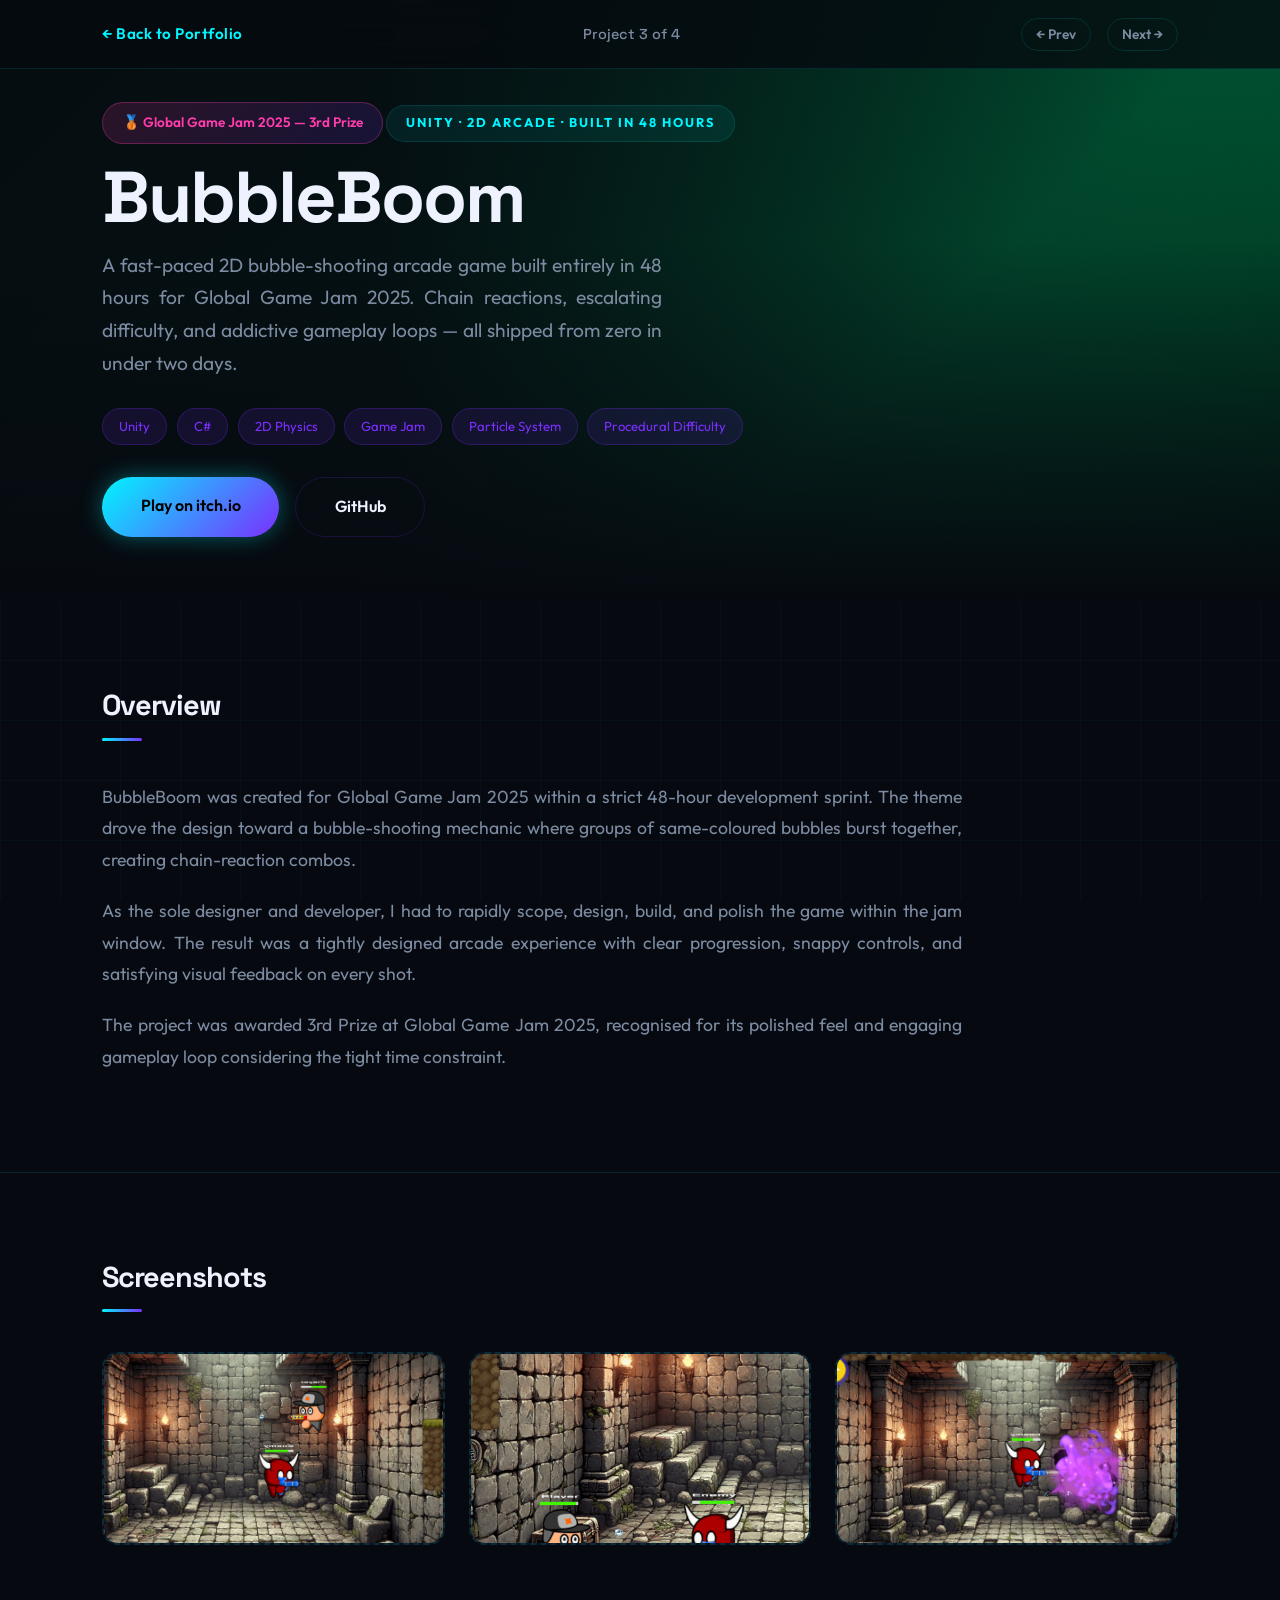
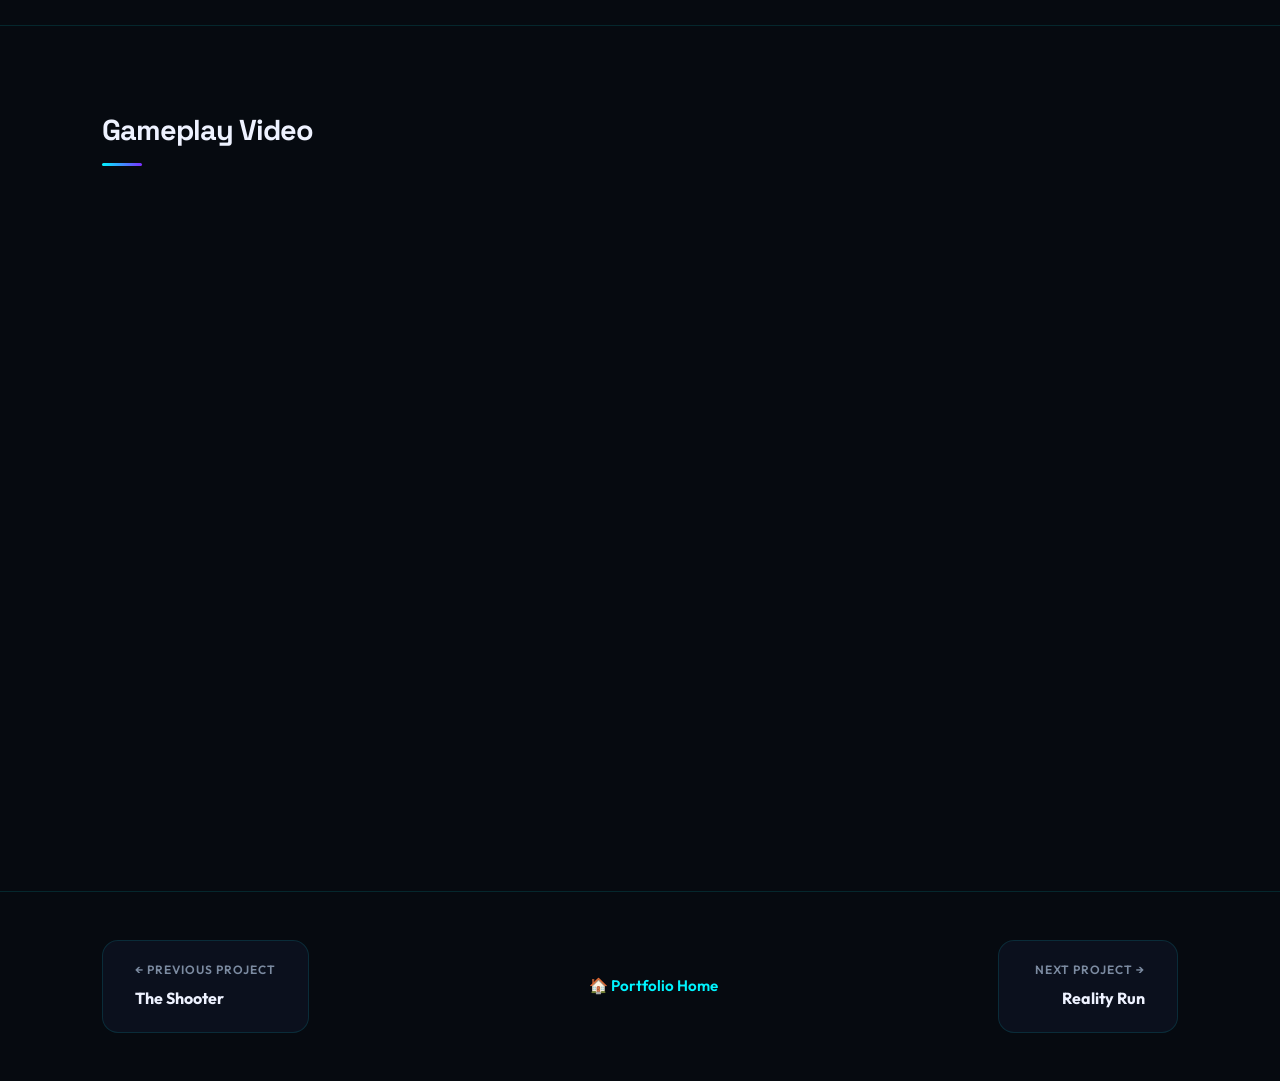
==== projects/bubbleboom.html @ 4b355415 "BubbleBoom" ====
<!DOCTYPE html>
<html lang="en">

<head>
    <meta charset="UTF-8">
    <meta name="viewport" content="width=device-width, initial-scale=1.0">
    <meta name="description" content="BubbleBoom — 2D Unity Game, 3rd Prize Global Game Jam 2025 by Adityajeet Yadav">
    <link
        href="https://fonts.googleapis.com/css2?family=Outfit:wght@300;400;500;600;800&family=Space+Grotesk:wght@400;700&display=swap"
        rel="stylesheet">
    <link rel="stylesheet" href="../styles.css">
    <title>BubbleBoom | Adityajeet Yadav</title>
    <style>
        /* ── LIGHTBOX ── */
        .lb-overlay {
            position: fixed;
            inset: 0;
            background: rgba(0, 0, 0, 0.93);
            backdrop-filter: blur(10px);
            z-index: 9000;
            display: flex;
            align-items: center;
            justify-content: center;
            opacity: 0;
            visibility: hidden;
            transition: opacity 0.3s, visibility 0.3s;
        }

        .lb-overlay.open {
            opacity: 1;
            visibility: visible;
        }

        .lb-img-wrap {
            position: relative;
            max-width: 92vw;
            max-height: 88vh;
            display: flex;
            align-items: center;
            justify-content: center;
        }

        .lb-img-wrap img {
            max-width: 92vw;
            max-height: 88vh;
            border-radius: 12px;
            box-shadow: 0 30px 80px rgba(0, 0, 0, 0.9);
            display: block;
            object-fit: contain;
            transform: scale(0.94);
            transition: transform 0.3s cubic-bezier(0.16, 1, 0.3, 1);
        }

        .lb-overlay.open .lb-img-wrap img {
            transform: scale(1);
        }

        .lb-close {
            position: fixed;
            top: 22px;
            right: 26px;
            width: 46px;
            height: 46px;
            border-radius: 50%;
            background: rgba(255, 255, 255, 0.1);
            border: 1px solid rgba(255, 255, 255, 0.2);
            color: #fff;
            font-size: 1.5rem;
            cursor: pointer;
            display: flex;
            align-items: center;
            justify-content: center;
            transition: background 0.2s;
            z-index: 9001;
        }

        .lb-close:hover {
            background: rgba(0, 200, 100, 0.35);
        }

        .lb-arrow {
            position: fixed;
            top: 50%;
            transform: translateY(-50%);
            width: 50px;
            height: 50px;
            border-radius: 50%;
            background: rgba(255, 255, 255, 0.1);
            border: 1px solid rgba(255, 255, 255, 0.18);
            color: #fff;
            font-size: 1.5rem;
            cursor: pointer;
            display: flex;
            align-items: center;
            justify-content: center;
            transition: background 0.2s;
            z-index: 9001;
        }

        .lb-arrow:hover {
            background: rgba(0, 200, 100, 0.25);
        }

        .lb-prev { left: 20px; }
        .lb-next { right: 20px; }

        .lb-counter {
            position: fixed;
            bottom: 24px;
            left: 50%;
            transform: translateX(-50%);
            color: rgba(255, 255, 255, 0.55);
            font-size: 0.9rem;
            letter-spacing: 2px;
            z-index: 9001;
        }

        .gallery-item img {
            cursor: zoom-in;
            transition: transform 0.3s, box-shadow 0.3s;
        }

        .gallery-item img:hover {
            transform: scale(1.03);
            box-shadow: 0 0 30px rgba(0, 200, 100, 0.2);
        }
    </style>
</head>

<body>

    <!-- TOP NAV -->
    <nav class="proj-nav">
        <a href="../index.html" class="back-link">← Back to Portfolio</a>
        <span class="proj-nav-label">Project 3 of 4</span>
        <div class="proj-nav-pages">
            <a href="the-shooter.html">← Prev</a>
            <a href="reality-run.html">Next →</a>
        </div>
    </nav>

    <!-- HERO BANNER -->
    <header class="proj-hero">
        <div class="proj-hero-bg" style="background: linear-gradient(135deg, #001a0f, #003322, #005533, #002b1a);"></div>
        <div class="proj-hero-content">
            <div class="proj-award-badge">🥉 Global Game Jam 2025 — 3rd Prize</div>
            <div class="proj-engine-tag">Unity · 2D Arcade · Built in 48 Hours</div>
            <h1 class="proj-hero-title">BubbleBoom</h1>
            <p class="proj-hero-tagline">A fast-paced 2D bubble-shooting arcade game built entirely in 48 hours for
                Global Game Jam 2025. Chain reactions, escalating difficulty, and addictive gameplay loops — all shipped
                from zero in under two days.</p>
            <div class="proj-hero-tags">
                <span>Unity</span>
                <span>C#</span>
                <span>2D Physics</span>
                <span>Game Jam</span>
                <span>Particle System</span>
                <span>Procedural Difficulty</span>
            </div>
            <div class="proj-hero-actions">
                <a href="#" class="btn primary" target="_blank">Play on itch.io</a>
                <a href="#" class="btn secondary" target="_blank">GitHub</a>
            </div>
        </div>
    </header>

    <!-- OVERVIEW -->
    <section class="proj-section proj-overview">
        <h2 class="proj-section-title">Overview</h2>
        <div class="proj-section-line"></div>
        <p>BubbleBoom was created for Global Game Jam 2025 within a strict 48-hour development sprint. The theme drove
            the design toward a bubble-shooting mechanic where groups of same-coloured bubbles burst together, creating
            chain-reaction combos.</p>
        <p>As the sole designer and developer, I had to rapidly scope, design, build, and polish the game within the jam
            window. The result was a tightly designed arcade experience with clear progression, snappy controls, and
            satisfying visual feedback on every shot.</p>
        <p>The project was awarded 3rd Prize at Global Game Jam 2025, recognised for its polished feel and engaging
            gameplay loop considering the tight time constraint.</p>
    </section>

    <!-- SCREENSHOTS -->
    <section class="proj-section">
        <h2 class="proj-section-title">Screenshots</h2>
        <div class="proj-section-line"></div>
        <div class="media-gallery">
            <div class="gallery-item">
                <img src="BubbleBoom/BB1.png" alt="BubbleBoom Screenshot 1" onclick="openLightbox(0)">
            </div>
            <div class="gallery-item">
                <img src="BubbleBoom/BB2.png" alt="BubbleBoom Screenshot 2" onclick="openLightbox(1)">
            </div>
            <div class="gallery-item">
                <img src="BubbleBoom/BB3.png" alt="BubbleBoom Screenshot 3" onclick="openLightbox(2)">
            </div>
        </div>
    </section>

    <!-- VIDEO -->
    <section class="proj-section">
        <h2 class="proj-section-title">Gameplay Video</h2>
        <div class="proj-section-line"></div>
        <div style="width:100%;aspect-ratio:16/9;border-radius:12px;overflow:hidden;">
            <iframe
                src="https://www.youtube.com/embed/hiuWEXhRhcc"
                title="BubbleBoom — Gameplay Video"
                frameborder="0"
                allow="accelerometer; autoplay; clipboard-write; encrypted-media; gyroscope; picture-in-picture; web-share"
                allowfullscreen
                style="width:100%;height:100%;border:none;display:block;">
            </iframe>
        </div>
    </section>

    <!-- FOOTER NAV -->
    <div class="proj-page-footer">
        <a href="the-shooter.html" class="proj-footer-link">
            <span class="direction">← Previous Project</span>
            <span class="proj-name">The Shooter</span>
        </a>
        <a href="../index.html" class="proj-footer-home">🏠 Portfolio Home</a>
        <a href="reality-run.html" class="proj-footer-link" style="text-align:right">
            <span class="direction">Next Project →</span>
            <span class="proj-name">Reality Run</span>
        </a>
    </div>

    <!-- LIGHTBOX OVERLAY -->
    <div class="lb-overlay" id="lb-overlay" onclick="handleLbClick(event)">
        <button class="lb-close" onclick="closeLightbox()" title="Close">✕</button>
        <button class="lb-arrow lb-prev" onclick="lbNav(-1, event)" title="Previous">‹</button>
        <div class="lb-img-wrap">
            <img id="lb-img" src="" alt="">
        </div>
        <button class="lb-arrow lb-next" onclick="lbNav(1, event)" title="Next">›</button>
        <div class="lb-counter" id="lb-counter"></div>
    </div>

    <script>
        const lbImages = [
            'BubbleBoom/BB1.png',
            'BubbleBoom/BB2.png',
            'BubbleBoom/BB3.png'
        ];
        let lbCurrent = 0;

        function openLightbox(index) {
            lbCurrent = index;
            updateLb();
            document.getElementById('lb-overlay').classList.add('open');
            document.body.style.overflow = 'hidden';
        }

        function closeLightbox() {
            document.getElementById('lb-overlay').classList.remove('open');
            document.body.style.overflow = '';
        }

        function lbNav(dir, e) {
            if (e) e.stopPropagation();
            lbCurrent = (lbCurrent + dir + lbImages.length) % lbImages.length;
            updateLb();
        }

        function updateLb() {
            const img = document.getElementById('lb-img');
            img.src = lbImages[lbCurrent];
            img.alt = 'BubbleBoom Screenshot ' + (lbCurrent + 1);
            document.getElementById('lb-counter').textContent = (lbCurrent + 1) + ' / ' + lbImages.length;
        }

        function handleLbClick(e) {
            if (e.target === document.getElementById('lb-overlay')) closeLightbox();
        }

        document.addEventListener('keydown', function (e) {
            const lb = document.getElementById('lb-overlay');
            if (!lb.classList.contains('open')) return;
            if (e.key === 'Escape') closeLightbox();
            if (e.key === 'ArrowLeft') lbNav(-1);
            if (e.key === 'ArrowRight') lbNav(1);
        });
    </script>

</body>

</html>
---- styles.css ----
/* ===========================
   DESIGN TOKENS
   =========================== */
:root {
    --bg: #060a10;
    --bg-2: #0d1220;
    --card-bg: rgba(13, 18, 32, 0.85);
    --text: #eef2ff;
    --muted: #7c8ba1;
    --accent: #00f5ff;
    /* neon cyan */
    --accent2: #7b2fff;
    /* neon purple */
    --accent3: #ff3cac;
    /* neon pink */
    --glass: rgba(255, 255, 255, 0.04);
    --border: rgba(0, 245, 255, 0.12);
    --border2: rgba(123, 47, 255, 0.18);
    --glow-c: rgba(0, 245, 255, 0.35);
    --glow-p: rgba(123, 47, 255, 0.35);
}

/* ===========================
   RESET & BASE
   =========================== */
*,
*::before,
*::after {
    margin: 0;
    padding: 0;
    box-sizing: border-box;
}

html {
    scroll-behavior: smooth;
}

body {
    font-family: 'Outfit', sans-serif;
    background: var(--bg);
    color: var(--text);
    overflow-x: hidden;
    line-height: 1.7;
}

/* Justify all multiline paragraph/description text */
p,
.bio,
.about-text p,
.tl-desc,
.proj-desc,
.contact-desc,
.modal-body-wrap p,
.modal-body-wrap li {
    text-align: justify;
    text-justify: inter-word;
}

/* Subtle grid bg texture */
body::before {
    content: '';
    position: fixed;
    inset: 0;
    background-image:
        linear-gradient(rgba(0, 245, 255, 0.03) 1px, transparent 1px),
        linear-gradient(90deg, rgba(0, 245, 255, 0.03) 1px, transparent 1px);
    background-size: 60px 60px;
    pointer-events: none;
    z-index: 0;
}

/* THREE.JS FULL BG CANVAS */
#hero-canvas {
    position: fixed;
    top: 0;
    left: 0;
    width: 100%;
    height: 100%;
    z-index: 1;
    pointer-events: none;
}

/* ===========================
   NAVBAR
   =========================== */
.navbar {
    position: fixed;
    top: 0;
    left: 0;
    width: 100%;
    z-index: 1000;
    display: flex;
    justify-content: space-between;
    align-items: center;
    padding: 1.2rem 8%;
    background: rgba(6, 10, 16, 0.7);
    backdrop-filter: blur(18px);
    border-bottom: 1px solid var(--border);
    transition: background 0.3s;
}

.logo {
    font-family: 'Space Grotesk', sans-serif;
    font-size: 1.7rem;
    font-weight: 700;
    letter-spacing: -1px;
    color: var(--text);
}

.logo .dot {
    color: var(--accent);
}

.nav-links {
    list-style: none;
    display: flex;
    gap: 2.8rem;
}

.nav-links a {
    color: var(--muted);
    text-decoration: none;
    font-size: 1rem;
    font-weight: 500;
    position: relative;
    padding-bottom: 4px;
    transition: color 0.3s;
}

.nav-links a::after {
    content: '';
    position: absolute;
    bottom: 0;
    left: 0;
    width: 0;
    height: 2px;
    background: linear-gradient(90deg, var(--accent), var(--accent2));
    transition: width 0.3s;
}

.nav-links a:hover,
.nav-links a.active {
    color: var(--text);
}

.nav-links a:hover::after,
.nav-links a.active::after {
    width: 100%;
}

.hamburger {
    display: none;
    flex-direction: column;
    gap: 5px;
    cursor: pointer;
}

.hamburger span {
    display: block;
    width: 24px;
    height: 2px;
    background: var(--text);
    border-radius: 2px;
}

/* ===========================
   HERO SECTION
   =========================== */
.hero {
    position: relative;
    z-index: 2;
    min-height: 100vh;
    display: flex;
    align-items: center;
    justify-content: space-between;
    padding: 0 8%;
    padding-top: 100px;
    gap: 3rem;
}

.hero-badge {
    display: inline-flex;
    align-items: center;
    gap: 0.6rem;
    font-size: 0.85rem;
    color: var(--accent);
    background: rgba(0, 245, 255, 0.08);
    border: 1px solid var(--border);
    padding: 0.45rem 1.2rem;
    border-radius: 50px;
    margin-bottom: 1.5rem;
    font-weight: 500;
    letter-spacing: 0.5px;
}

.badge-dot {
    width: 8px;
    height: 8px;
    border-radius: 50%;
    background: var(--accent);
    animation: blink 1.5s ease-in-out infinite;
}

.greeting {
    font-size: 1.1rem;
    font-weight: 600;
    color: var(--accent);
    text-transform: uppercase;
    letter-spacing: 3px;
    margin-bottom: 0.4rem;
}

.name {
    font-family: 'Space Grotesk', sans-serif;
    font-size: clamp(3rem, 7vw, 5.5rem);
    font-weight: 700;
    line-height: 1;
    letter-spacing: -3px;
    margin-bottom: 0.8rem;
    background: linear-gradient(135deg, var(--text) 40%, var(--accent2));
    -webkit-background-clip: text;
    -webkit-text-fill-color: transparent;
}

.type-wrap {
    font-size: clamp(1.5rem, 3.5vw, 2.2rem);
    font-weight: 400;
    color: var(--muted);
    margin-bottom: 1.8rem;
    display: flex;
    align-items: center;
}

.typewriter {
    color: var(--accent3);
    border-right: 2px solid var(--accent3);
    padding-right: 4px;
    animation: blink-cursor 0.8s step-end infinite;
    font-weight: 600;
}

.bio {
    color: var(--muted);
    font-size: 1.15rem;
    max-width: 540px;
    margin-bottom: 2.5rem;
}

.cta-buttons {
    display: flex;
    gap: 1.2rem;
    flex-wrap: wrap;
}

.btn {
    padding: 0.95rem 2.4rem;
    border-radius: 50px;
    text-decoration: none;
    font-weight: 600;
    font-size: 1rem;
    cursor: pointer;
    border: none;
    display: inline-block;
    transition: transform 0.25s, box-shadow 0.25s;
}

.btn.primary {
    background: linear-gradient(135deg, var(--accent), var(--accent2));
    color: #000;
    box-shadow: 0 0 22px var(--glow-c);
}

.btn.primary:hover {
    transform: translateY(-3px);
    box-shadow: 0 0 40px var(--glow-c);
}

.btn.secondary {
    background: transparent;
    color: var(--text);
    border: 1px solid var(--border2);
}

.btn.secondary:hover {
    background: var(--glass);
    border-color: var(--accent);
    transform: translateY(-3px);
}

/* PULSE ANIMATION FOR CTA */
.pulse {
    animation: pulse-glow 3s ease-in-out infinite;
}

/* HERO RIGHT SIDE: 3D model placeholder */
.hero-3d-model {
    position: relative;
    width: 420px;
    height: 420px;
    flex-shrink: 0;
    display: flex;
    justify-content: center;
    align-items: center;
}

.level-badge {
    position: absolute;
    bottom: 15px;
    right: 15px;
    background: linear-gradient(135deg, var(--accent2), var(--accent3));
    border-radius: 12px;
    padding: 0.5rem 1rem;
    font-size: 0.85rem;
    font-weight: 700;
    z-index: 5;
    display: flex;
    align-items: center;
    gap: 4px;
    box-shadow: 0 0 20px rgba(123, 47, 255, 0.5);
}

.level-num {
    font-size: 1.5rem;
    font-weight: 800;
    line-height: 1;
}

.scroll-hint {
    position: absolute;
    bottom: 40px;
    left: 50%;
    transform: translateX(-50%);
    display: flex;
    flex-direction: column;
    align-items: center;
    gap: 8px;
    color: var(--muted);
    font-size: 0.8rem;
    letter-spacing: 1px;
    text-transform: uppercase;
    z-index: 5;
}

.scroll-arrow {
    width: 20px;
    height: 20px;
    border-right: 2px solid var(--muted);
    border-bottom: 2px solid var(--muted);
    transform: rotate(45deg);
    animation: bounce 2s ease-in-out infinite;
}

/* ===========================
   SECTIONS (COMMON)
   =========================== */
.section {
    position: relative;
    z-index: 2;
    padding: 120px 8%;
}

.section-header {
    margin-bottom: 4rem;
}

.section-prefix {
    font-family: 'Space Grotesk', monospace;
    font-size: 0.9rem;
    color: var(--accent);
    font-weight: 700;
    letter-spacing: 2px;
    display: block;
    margin-bottom: 0.5rem;
}

.section-title {
    font-family: 'Space Grotesk', sans-serif;
    font-size: clamp(2rem, 4vw, 3rem);
    font-weight: 700;
    letter-spacing: -1px;
    margin-bottom: 0.8rem;
}

.title-line {
    width: 60px;
    height: 3px;
    background: linear-gradient(90deg, var(--accent), var(--accent2));
    border-radius: 4px;
}

/* ===========================
   3D TILT CARDS (JS-driven)
   =========================== */
.tilt-card {
    transform-style: preserve-3d;
    transition: transform 0.12s ease, box-shadow 0.2s ease;
    will-change: transform;
}

.card-glow {
    position: absolute;
    inset: 0;
    border-radius: inherit;
    background: radial-gradient(circle at var(--mx, 50%) var(--my, 50%),
            rgba(0, 245, 255, 0.18) 0%, transparent 65%);
    pointer-events: none;
    opacity: 0;
    transition: opacity 0.3s;
    z-index: 1;
}

.tilt-card:hover .card-glow {
    opacity: 1;
}

/* ===========================
   ABOUT SECTION
   =========================== */
.about-layout {
    display: grid;
    grid-template-columns: 340px 1fr;
    gap: 4rem;
    align-items: start;
}

.about-card {
    position: relative;
    background: var(--card-bg);
    border: 1px solid var(--border);
    border-radius: 24px;
    overflow: hidden;
    padding: 0;
}

.about-card-inner {
    display: flex;
    flex-direction: column;
    align-items: center;
    padding: 2.5rem 2rem;
    gap: 2rem;
}

.avatar-placeholder {
    width: 180px;
    height: 220px;
    background: var(--glass);
    border: 1px dashed var(--border);
    border-radius: 16px;
    display: flex;
    justify-content: center;
    align-items: center;
    color: var(--muted);
    font-size: 0.95rem;
}

.about-stats-mini {
    display: flex;
    gap: 1.5rem;
    width: 100%;
    justify-content: space-around;
}

.stat {
    display: flex;
    flex-direction: column;
    align-items: center;
}

.stat-n {
    font-family: 'Space Grotesk', sans-serif;
    font-size: 2rem;
    font-weight: 700;
    color: var(--accent);
}

.stat-l {
    font-size: 0.8rem;
    color: var(--muted);
    text-transform: uppercase;
    letter-spacing: 1px;
}

.about-sub {
    font-size: 1.35rem;
    margin-bottom: 1.2rem;
    font-weight: 600;
    color: var(--accent2);
}

.about-text p {
    color: var(--muted);
    margin-bottom: 1.2rem;
    font-size: 1.05rem;
}

.about-text strong {
    color: var(--accent);
    font-weight: 600;
}

/* AWARD CHIPS */
.award-chips {
    display: flex;
    flex-wrap: wrap;
    gap: 0.7rem;
    margin: 1.5rem 0;
}

.award-chip {
    padding: 0.5rem 1.1rem;
    background: rgba(123, 47, 255, 0.1);
    border: 1px solid rgba(123, 47, 255, 0.25);
    border-radius: 50px;
    font-size: 0.82rem;
    color: var(--text);
    font-weight: 500;
}

/* XP BAR */
.xp-bar-wrap {
    margin-top: 2rem;
}

.xp-title {
    font-size: 0.85rem;
    color: var(--muted);
    margin-bottom: 0.6rem;
    letter-spacing: 1px;
    text-transform: uppercase;
}

.xp-bar {
    height: 10px;
    background: rgba(255, 255, 255, 0.06);
    border-radius: 50px;
    overflow: visible;
    position: relative;
}

.xp-fill {
    height: 100%;
    background: linear-gradient(90deg, var(--accent), var(--accent2));
    border-radius: 50px;
    position: relative;
    box-shadow: 0 0 14px var(--glow-c);
    animation: xp-grow 1.5s ease-out;
}

.xp-tooltip {
    position: absolute;
    right: 0;
    top: -30px;
    font-size: 0.75rem;
    white-space: nowrap;
    background: var(--card-bg);
    border: 1px solid var(--border);
    padding: 3px 10px;
    border-radius: 20px;
    color: var(--accent);
}

/* ===========================
   EXPERIENCE / TIMELINE
   =========================== */
.experience {
    background: transparent;
}

.timeline {
    display: flex;
    flex-direction: column;
    gap: 2rem;
    max-width: 900px;
}

.timeline-item {
    position: relative;
    display: grid;
    grid-template-columns: 32px 1fr;
    gap: 0 2rem;
    background: var(--card-bg);
    border: 1px solid var(--border);
    border-radius: 20px;
    padding: 2rem 2rem 2rem 0;
    overflow: hidden;
}

.tl-left {
    display: flex;
    flex-direction: column;
    align-items: center;
    padding-top: 0.2rem;
    padding-left: 2rem;
}

.tl-dot {
    width: 14px;
    height: 14px;
    border-radius: 50%;
    background: linear-gradient(135deg, var(--accent), var(--accent2));
    box-shadow: 0 0 12px var(--glow-c);
    flex-shrink: 0;
}

.tl-line {
    flex: 1;
    width: 2px;
    background: linear-gradient(to bottom, var(--accent), transparent);
    margin-top: 0.5rem;
}

.tl-badge {
    display: inline-block;
    font-size: 0.72rem;
    font-weight: 700;
    text-transform: uppercase;
    letter-spacing: 1.5px;
    color: var(--accent2);
    margin-bottom: 0.4rem;
}

.tl-title {
    font-size: 1.35rem;
    font-weight: 700;
    margin-bottom: 0.25rem;
}

.tl-company {
    display: inline-block;
    color: var(--accent);
    font-size: 1rem;
    font-weight: 600;
    margin-right: 1rem;
}

.tl-date {
    display: inline-block;
    color: var(--muted);
    font-size: 0.88rem;
    font-weight: 400;
}

.tl-desc {
    color: var(--muted);
    font-size: 0.97rem;
    margin: 1rem 0 1.2rem;
    line-height: 1.7;
}

.tl-tags {
    display: flex;
    flex-wrap: wrap;
    gap: 0.5rem;
}

.tl-tags span {
    padding: 3px 12px;
    background: rgba(0, 245, 255, 0.06);
    border: 1px solid var(--border);
    border-radius: 50px;
    font-size: 0.78rem;
    color: var(--text-muted, var(--muted));
}

/* ===========================
   SKILLS GRID
   =========================== */
.skills-grid {
    display: grid;
    grid-template-columns: repeat(auto-fill, minmax(280px, 1fr));
    gap: 2rem;
}

.skill-card {
    position: relative;
    background: var(--card-bg);
    border: 1px solid var(--border);
    border-radius: 20px;
    padding: 2.2rem;
    overflow: hidden;
    transition: border-color 0.3s, transform 0.15s;
}

.skill-card:hover {
    border-color: var(--accent2);
}

.skill-icon {
    font-size: 2.5rem;
    margin-bottom: 1rem;
}

.skill-card h3 {
    font-size: 1.25rem;
    font-weight: 700;
    margin-bottom: 1.2rem;
}

.skill-tags {
    display: flex;
    flex-wrap: wrap;
    gap: 0.6rem;
}

.skill-tags span {
    padding: 0.4rem 1rem;
    background: rgba(0, 245, 255, 0.07);
    border: 1px solid var(--border);
    border-radius: 50px;
    font-size: 0.85rem;
    color: var(--text);
}

/* ===========================
   PROJECTS GRID
   =========================== */
.projects-grid {
    display: grid;
    grid-template-columns: repeat(auto-fill, minmax(340px, 1fr));
    gap: 2.5rem;
}

.project-card {
    position: relative;
    background: var(--card-bg);
    border: 1px solid var(--border);
    border-radius: 22px;
    overflow: hidden;
    cursor: pointer;
    transition: border-color 0.3s, transform 0.15s;
}

.project-card:hover {
    border-color: var(--accent);
}

.project-thumb {
    height: 220px;
    position: relative;
    overflow: hidden;
    display: flex;
    align-items: center;
    justify-content: center;
}

.thumb-1 {
    background: linear-gradient(135deg, #0f2027, #203a43, #2c5364);
}

.thumb-2 {
    background: linear-gradient(135deg, #1a1a2e, #16213e, #0f3460);
}

.thumb-3 {
    background: linear-gradient(135deg, #0d0d0d, #1a0a2e, #16003b);
}

.thumb-1 {
    background: linear-gradient(135deg, #1a0005, #370010, #5c001a);
}

.thumb-2 {
    background: linear-gradient(135deg, #0f0f1a, #1a1a3e, #0f3460);
}

.thumb-3 {
    background: linear-gradient(135deg, #001a0f, #003322, #005533);
}

.thumb-4 {
    background: linear-gradient(135deg, #1a0a00, #331500, #552200);
}

.thumb-overlay {
    position: absolute;
    inset: 0;
    background: linear-gradient(to bottom, transparent 50%, var(--card-bg) 100%);
}

.project-engine-badge {
    position: absolute;
    top: 16px;
    left: 16px;
    background: rgba(0, 0, 0, 0.55);
    backdrop-filter: blur(8px);
    border: 1px solid var(--border);
    padding: 4px 14px;
    border-radius: 50px;
    font-size: 0.75rem;
    font-weight: 600;
    color: var(--accent);
    z-index: 2;
}

.project-info {
    padding: 1.8rem;
}

.proj-cat {
    font-size: 0.8rem;
    text-transform: uppercase;
    letter-spacing: 2px;
    color: var(--accent2);
    font-weight: 600;
}

.proj-title {
    font-size: 1.6rem;
    font-weight: 700;
    margin: 0.4rem 0 0.8rem;
    letter-spacing: -0.5px;
}

.proj-desc {
    color: var(--muted);
    font-size: 0.95rem;
    margin-bottom: 1.2rem;
}

.proj-tags {
    display: flex;
    flex-wrap: wrap;
    gap: 0.5rem;
    margin-bottom: 1.5rem;
}

.proj-tags span {
    padding: 3px 12px;
    background: rgba(123, 47, 255, 0.12);
    border: 1px solid rgba(123, 47, 255, 0.22);
    border-radius: 50px;
    font-size: 0.78rem;
    color: var(--accent2);
}

.proj-cta {
    color: var(--accent);
    font-size: 0.95rem;
    font-weight: 700;
    letter-spacing: 0.5px;
    display: inline-block;
    transition: letter-spacing 0.3s;
}

.project-card:hover .proj-cta {
    letter-spacing: 2px;
}

/* ===========================
   CONTACT
   =========================== */
.contact-wrap {
    display: flex;
    justify-content: center;
}

.contact-card {
    position: relative;
    background: var(--card-bg);
    border: 1px solid var(--border2);
    border-radius: 28px;
    padding: 4rem;
    text-align: center;
    max-width: 680px;
    width: 100%;
    overflow: hidden;
}

.contact-desc {
    color: var(--muted);
    font-size: 1.1rem;
    margin-bottom: 2.5rem;
}

.contact-links {
    display: flex;
    gap: 2rem;
    justify-content: center;
    margin-top: 2rem;
}

.c-link {
    color: var(--muted);
    text-decoration: none;
    font-size: 0.95rem;
    font-weight: 600;
    text-transform: uppercase;
    letter-spacing: 1px;
    transition: color 0.3s;
}

.c-link:hover {
    color: var(--accent3);
}

.contact-phones {
    display: flex;
    gap: 2rem;
    justify-content: center;
    margin-top: 1.2rem;
    flex-wrap: wrap;
}

.phone-link {
    color: var(--muted);
    text-decoration: none;
    font-size: 0.95rem;
    font-weight: 500;
    letter-spacing: 0.5px;
    transition: color 0.3s;
}

.phone-link:hover {
    color: var(--accent);
}

/* ===========================
   MODALS
   =========================== */
.modal-overlay {
    position: fixed;
    inset: 0;
    background: rgba(0, 0, 0, 0.8);
    backdrop-filter: blur(8px);
    z-index: 2000;
    opacity: 0;
    visibility: hidden;
    transition: 0.35s;
}

.modal-overlay.active {
    opacity: 1;
    visibility: visible;
}

.modal {
    position: fixed;
    top: 50%;
    left: 50%;
    transform: translate(-50%, -46%) scale(0.96);
    width: 90%;
    max-width: 800px;
    max-height: 90vh;
    background: #0d1220;
    border: 1px solid var(--border2);
    border-radius: 24px;
    z-index: 2001;
    opacity: 0;
    visibility: hidden;
    transition: transform 0.4s cubic-bezier(0.16, 1, 0.3, 1), opacity 0.35s;
    overflow-y: auto;
    box-shadow: 0 40px 80px rgba(0, 0, 0, 0.8), 0 0 40px var(--glow-p);
}

.modal.active {
    opacity: 1;
    visibility: visible;
    transform: translate(-50%, -50%) scale(1);
}

.close-modal {
    position: absolute;
    top: 18px;
    right: 18px;
    z-index: 10;
    width: 40px;
    height: 40px;
    border-radius: 50%;
    background: rgba(255, 255, 255, 0.08);
    border: 1px solid var(--border);
    color: var(--text);
    font-size: 1.4rem;
    cursor: pointer;
    display: flex;
    justify-content: center;
    align-items: center;
    transition: background 0.2s;
}

.close-modal:hover {
    background: rgba(255, 60, 172, 0.3);
}

.modal-banner {
    height: 220px;
    display: flex;
    align-items: flex-end;
    justify-content: flex-start;
    padding: 2rem;
    position: relative;
}

.banner-1 {
    background: linear-gradient(135deg, #1a0005, #370010, #5c001a);
}

.banner-2 {
    background: linear-gradient(135deg, #0f0f1a, #1a1a3e, #0f3460);
}

.banner-3 {
    background: linear-gradient(135deg, #001a0f, #003322, #005533);
}

.banner-4 {
    background: linear-gradient(135deg, #1a0a00, #331500, #552200);
}

.modal-banner-title {
    font-family: 'Space Grotesk', sans-serif;
    font-size: 3rem;
    font-weight: 700;
    letter-spacing: -2px;
    background: linear-gradient(135deg, var(--text), var(--accent));
    -webkit-background-clip: text;
    -webkit-text-fill-color: transparent;
}

.modal-body-wrap {
    padding: 2rem 2.5rem 2.5rem;
}

.modal-tags {
    display: flex;
    flex-wrap: wrap;
    gap: 0.7rem;
    margin-bottom: 2rem;
}

.modal-tags span {
    padding: 0.4rem 1.1rem;
    background: rgba(0, 245, 255, 0.08);
    border: 1px solid var(--border);
    border-radius: 50px;
    font-size: 0.82rem;
    color: var(--accent);
}

.modal-body-wrap h3 {
    font-size: 1.2rem;
    margin-bottom: 0.8rem;
    margin-top: 1.5rem;
    color: var(--accent2);
}

.modal-body-wrap p,
.modal-body-wrap li {
    color: var(--muted);
    font-size: 1rem;
    line-height: 1.8;
    margin-bottom: 0.5rem;
}

.modal-body-wrap ul {
    padding-left: 1.5rem;
    margin-bottom: 1rem;
}

.modal-actions {
    display: flex;
    gap: 1.2rem;
    margin-top: 2rem;
}

/* ===========================
   FOOTER
   =========================== */
footer {
    position: relative;
    z-index: 2;
    text-align: center;
    padding: 2.5rem;
    border-top: 1px solid var(--border);
    color: var(--muted);
    font-size: 0.9rem;
}

/* ===========================
   KEYFRAMES
   =========================== */
@keyframes blink {

    0%,
    100% {
        opacity: 1;
    }

    50% {
        opacity: 0.2;
    }
}

@keyframes blink-cursor {

    0%,
    100% {
        border-color: var(--accent3);
    }

    50% {
        border-color: transparent;
    }
}

@keyframes bounce {

    0%,
    100% {
        transform: rotate(45deg) translateY(0);
    }

    50% {
        transform: rotate(45deg) translateY(8px);
    }
}

@keyframes pulse-glow {

    0%,
    100% {
        box-shadow: 0 0 22px var(--glow-c);
    }

    50% {
        box-shadow: 0 0 50px var(--glow-p), 0 0 80px var(--glow-c);
    }
}

@keyframes xp-grow {
    from {
        width: 0;
    }
}

/* ===========================
   RESPONSIVE
   =========================== */
@media (max-width: 1024px) {
    .about-layout {
        grid-template-columns: 1fr;
    }

    .hero {
        flex-direction: column;
        padding-top: 120px;
        text-align: center;
    }

    .hero-3d-model {
        width: 300px;
        height: 300px;
    }

    .bio {
        max-width: 100%;
    }

    .cta-buttons {
        justify-content: center;
    }
}

@media (max-width: 768px) {
    .nav-links {
        display: none;
    }

    .hamburger {
        display: flex;
    }

    .nav-links.open {
        display: flex;
        flex-direction: column;
        gap: 1.5rem;
        position: fixed;
        top: 0;
        left: 0;
        width: 100%;
        height: 100vh;
        background: rgba(6, 10, 16, 0.97);
        justify-content: center;
        align-items: center;
        z-index: 999;
        font-size: 1.5rem;
    }

    .projects-grid,
    .skills-grid {
        grid-template-columns: 1fr;
    }

    .contact-card {
        padding: 2.5rem 1.8rem;
    }

    .modal-banner-title {
        font-size: 2rem;
    }


    .section {
        padding: 80px 6%;
    }
}

/* ===================================================
   PROJECT DETAIL PAGES
   =================================================== */
.proj-page body,
body.proj-page {
    overflow-x: hidden;
}

/* Top navigation bar for project pages */
.proj-nav {
    position: fixed;
    top: 0;
    left: 0;
    width: 100%;
    z-index: 1000;
    display: flex;
    justify-content: space-between;
    align-items: center;
    padding: 1.1rem 8%;
    background: rgba(6, 10, 16, 0.8);
    backdrop-filter: blur(18px);
    border-bottom: 1px solid var(--border);
}

.back-link {
    color: var(--accent);
    text-decoration: none;
    font-weight: 600;
    font-size: 0.95rem;
    letter-spacing: 0.5px;
    transition: letter-spacing 0.3s;
    display: flex;
    align-items: center;
    gap: 0.5rem;
}

.back-link:hover {
    letter-spacing: 2px;
}

.proj-nav-label {
    font-family: 'Space Grotesk', sans-serif;
    font-size: 0.9rem;
    color: var(--muted);
    font-weight: 500;
}

.proj-nav-pages {
    display: flex;
    gap: 1rem;
}

.proj-nav-pages a {
    color: var(--muted);
    text-decoration: none;
    font-size: 0.85rem;
    font-weight: 600;
    padding: 4px 14px;
    border-radius: 50px;
    border: 1px solid var(--border);
    transition: all 0.3s;
}

.proj-nav-pages a:hover {
    color: var(--accent);
    border-color: var(--accent);
}

/* Project Hero Banner */
.proj-hero {
    min-height: 60vh;
    display: flex;
    align-items: flex-end;
    padding: 8% 8% 5%;
    position: relative;
    overflow: hidden;
}

.proj-hero-bg {
    position: absolute;
    inset: 0;
    z-index: 0;
}

.proj-hero-bg::after {
    content: '';
    position: absolute;
    inset: 0;
    background: linear-gradient(to top, var(--bg) 0%, transparent 60%),
        linear-gradient(to right, rgba(6, 10, 16, 0.85) 30%, transparent 100%);
}

.proj-hero-content {
    position: relative;
    z-index: 1;
    max-width: 700px;
}

.proj-engine-tag {
    display: inline-block;
    padding: 0.4rem 1.2rem;
    border-radius: 50px;
    border: 1px solid var(--border);
    font-size: 0.8rem;
    font-weight: 700;
    text-transform: uppercase;
    letter-spacing: 2px;
    color: var(--accent);
    margin-bottom: 1.2rem;
    background: rgba(0, 245, 255, 0.07);
}

.proj-hero-title {
    font-family: 'Space Grotesk', sans-serif;
    font-size: clamp(2.5rem, 6vw, 4.5rem);
    font-weight: 700;
    letter-spacing: -2px;
    line-height: 1;
    margin-bottom: 1rem;
}

.proj-hero-tagline {
    color: var(--muted);
    font-size: 1.2rem;
    margin-bottom: 1.8rem;
    max-width: 560px;
    text-align: justify;
}

.proj-hero-tags {
    display: flex;
    flex-wrap: wrap;
    gap: 0.6rem;
    margin-bottom: 2rem;
}

.proj-hero-tags span {
    padding: 0.4rem 1rem;
    background: rgba(123, 47, 255, 0.12);
    border: 1px solid rgba(123, 47, 255, 0.25);
    border-radius: 50px;
    font-size: 0.82rem;
    color: var(--accent2);
}

.proj-hero-actions {
    display: flex;
    gap: 1rem;
}

.proj-award-badge {
    display: inline-flex;
    align-items: center;
    gap: 0.5rem;
    background: linear-gradient(135deg, rgba(255, 60, 172, 0.15), rgba(123, 47, 255, 0.15));
    border: 1px solid rgba(255, 60, 172, 0.3);
    border-radius: 50px;
    padding: 0.5rem 1.2rem;
    font-size: 0.85rem;
    font-weight: 600;
    color: var(--accent3);
    margin-bottom: 1rem;
    display: inline-block;
}

/* Project content sections */
.proj-section {
    padding: 5rem 8%;
    border-top: 1px solid var(--border);
}

.proj-section:first-of-type {
    border-top: none;
}

.proj-section-title {
    font-family: 'Space Grotesk', sans-serif;
    font-size: 1.8rem;
    font-weight: 700;
    margin-bottom: 0.5rem;
    letter-spacing: -1px;
}

.proj-section-line {
    width: 40px;
    height: 3px;
    background: linear-gradient(90deg, var(--accent), var(--accent2));
    border-radius: 4px;
    margin-bottom: 2.5rem;
}

.proj-overview p {
    color: var(--muted);
    font-size: 1.1rem;
    line-height: 1.8;
    margin-bottom: 1.2rem;
    max-width: 860px;
    text-align: justify;
}

/* Screenshot Gallery */
.media-gallery {
    display: grid;
    grid-template-columns: repeat(auto-fill, minmax(300px, 1fr));
    gap: 1.5rem;
}

.gallery-item {
    border-radius: 16px;
    overflow: hidden;
    aspect-ratio: 16/9;
    position: relative;
    background: var(--card-bg);
    border: 2px dashed var(--border);
    transition: border-color 0.3s;
}

.gallery-item:hover {
    border-color: var(--accent);
}

.gallery-item img {
    width: 100%;
    height: 100%;
    object-fit: cover;
    display: block;
    transition: transform 0.4s ease;
}

.gallery-item img:hover {
    transform: scale(1.04);
}

.gallery-placeholder {
    width: 100%;
    height: 100%;
    display: flex;
    flex-direction: column;
    justify-content: center;
    align-items: center;
    gap: 0.8rem;
    color: var(--muted);
    padding: 1rem;
    text-align: center;
}

.gallery-placeholder .ph-icon {
    font-size: 2.5rem;
    opacity: 0.5;
}

.gallery-placeholder p {
    font-size: 0.85rem;
    line-height: 1.5;
}

.gallery-placeholder code {
    font-size: 0.75rem;
    color: var(--accent);
    background: rgba(0, 245, 255, 0.07);
    padding: 3px 8px;
    border-radius: 6px;
}

/* Video Section */
.video-container {
    background: var(--card-bg);
    border: 1px solid var(--border);
    border-radius: 20px;
    overflow: hidden;
    aspect-ratio: 16/9;
    max-width: 900px;
    position: relative;
}

.video-container iframe,
.video-container video {
    width: 100%;
    height: 100%;
    border: none;
    display: block;
}

.video-placeholder {
    position: absolute;
    inset: 0;
    display: flex;
    flex-direction: column;
    justify-content: center;
    align-items: center;
    gap: 1rem;
    color: var(--muted);
}

.video-placeholder .ph-icon {
    font-size: 4rem;
    opacity: 0.4;
}

.video-placeholder p {
    font-size: 0.9rem;
    text-align: center;
    line-height: 1.6;
}

.video-placeholder code {
    font-size: 0.75rem;
    color: var(--accent);
    background: rgba(0, 245, 255, 0.07);
    padding: 4px 12px;
    border-radius: 8px;
}

/* Feature list */
.feature-list {
    list-style: none;
    display: flex;
    flex-direction: column;
    gap: 1rem;
    max-width: 800px;
}

.feature-list li {
    display: flex;
    align-items: flex-start;
    gap: 1rem;
    color: var(--muted);
    font-size: 1rem;
    line-height: 1.7;
    padding: 1rem 1.5rem;
    background: var(--card-bg);
    border: 1px solid var(--border);
    border-radius: 14px;
    text-align: justify;
}

.feature-list li::before {
    content: '▸';
    color: var(--accent);
    font-size: 1rem;
    flex-shrink: 0;
    margin-top: 2px;
}

/* Tech Stack */
.tech-stack-grid {
    display: flex;
    flex-wrap: wrap;
    gap: 1rem;
}

.tech-badge {
    padding: 0.7rem 1.5rem;
    background: var(--card-bg);
    border: 1px solid var(--border2);
    border-radius: 50px;
    font-size: 0.95rem;
    font-weight: 600;
    color: var(--text);
    transition: border-color 0.3s, box-shadow 0.3s;
}

.tech-badge:hover {
    border-color: var(--accent2);
    box-shadow: 0 0 12px var(--glow-p);
}

/* Prev/Next Project Footer */
.proj-page-footer {
    background: var(--bg);
    border-top: 1px solid var(--border);
    padding: 3rem 8%;
    display: flex;
    justify-content: space-between;
    align-items: center;
    gap: 1rem;
    flex-wrap: wrap;
}

.proj-footer-link {
    display: flex;
    flex-direction: column;
    gap: 0.3rem;
    text-decoration: none;
    padding: 1.2rem 2rem;
    background: var(--card-bg);
    border: 1px solid var(--border);
    border-radius: 16px;
    transition: all 0.3s;
    min-width: 180px;
}

.proj-footer-link:hover {
    border-color: var(--accent);
    transform: translateY(-3px);
}

.proj-footer-link .direction {
    font-size: 0.75rem;
    color: var(--muted);
    text-transform: uppercase;
    letter-spacing: 1px;
    font-weight: 600;
}

.proj-footer-link .proj-name {
    font-size: 1rem;
    font-weight: 700;
    color: var(--text);
}

.proj-footer-home {
    text-decoration: none;
    color: var(--accent);
    font-weight: 600;
    font-size: 0.95rem;
}

/* Responsive project pages */
@media (max-width: 768px) {
    .proj-nav-label {
        display: none;
    }

    .proj-hero {
        padding: 30% 6% 8%;
    }

    .proj-section {
        padding: 3rem 6%;
    }

    .media-gallery {
        grid-template-columns: 1fr;
    }

    .proj-page-footer {
        flex-direction: column;
        align-items: center;
    }
}
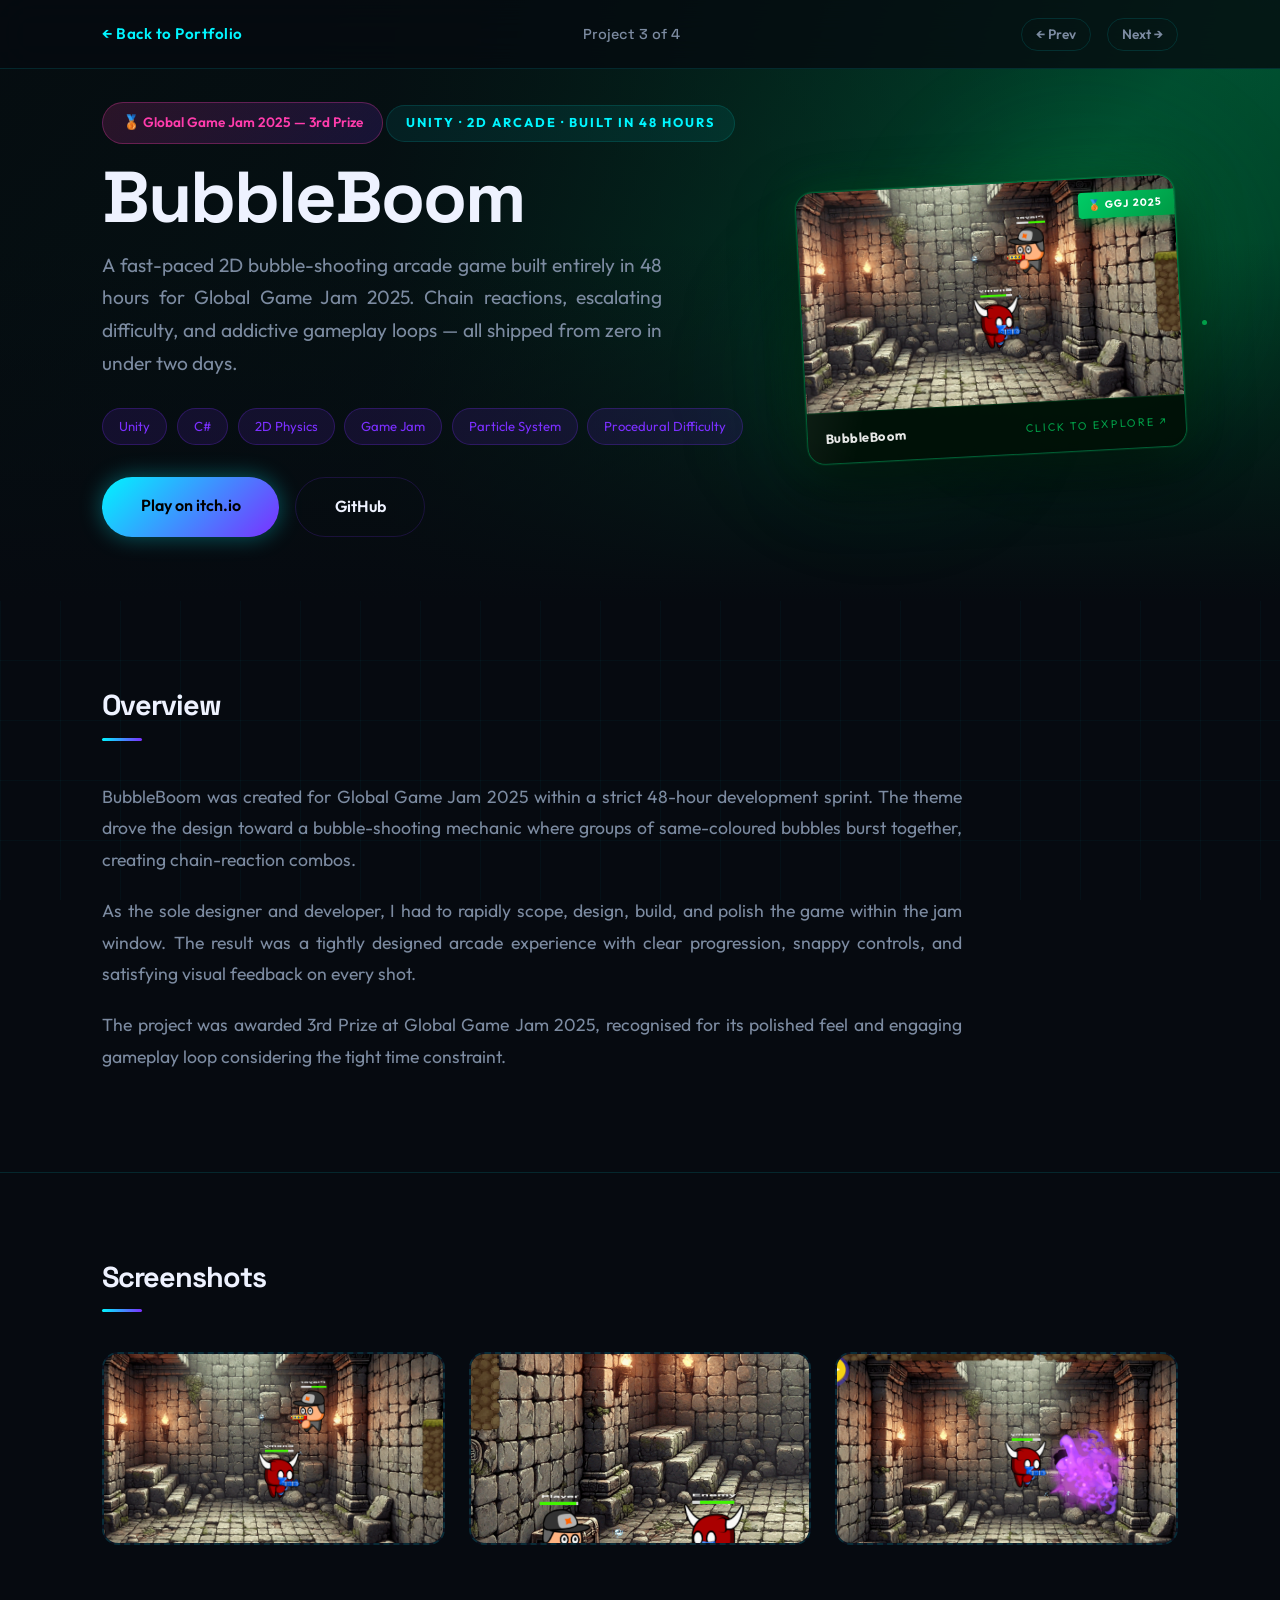
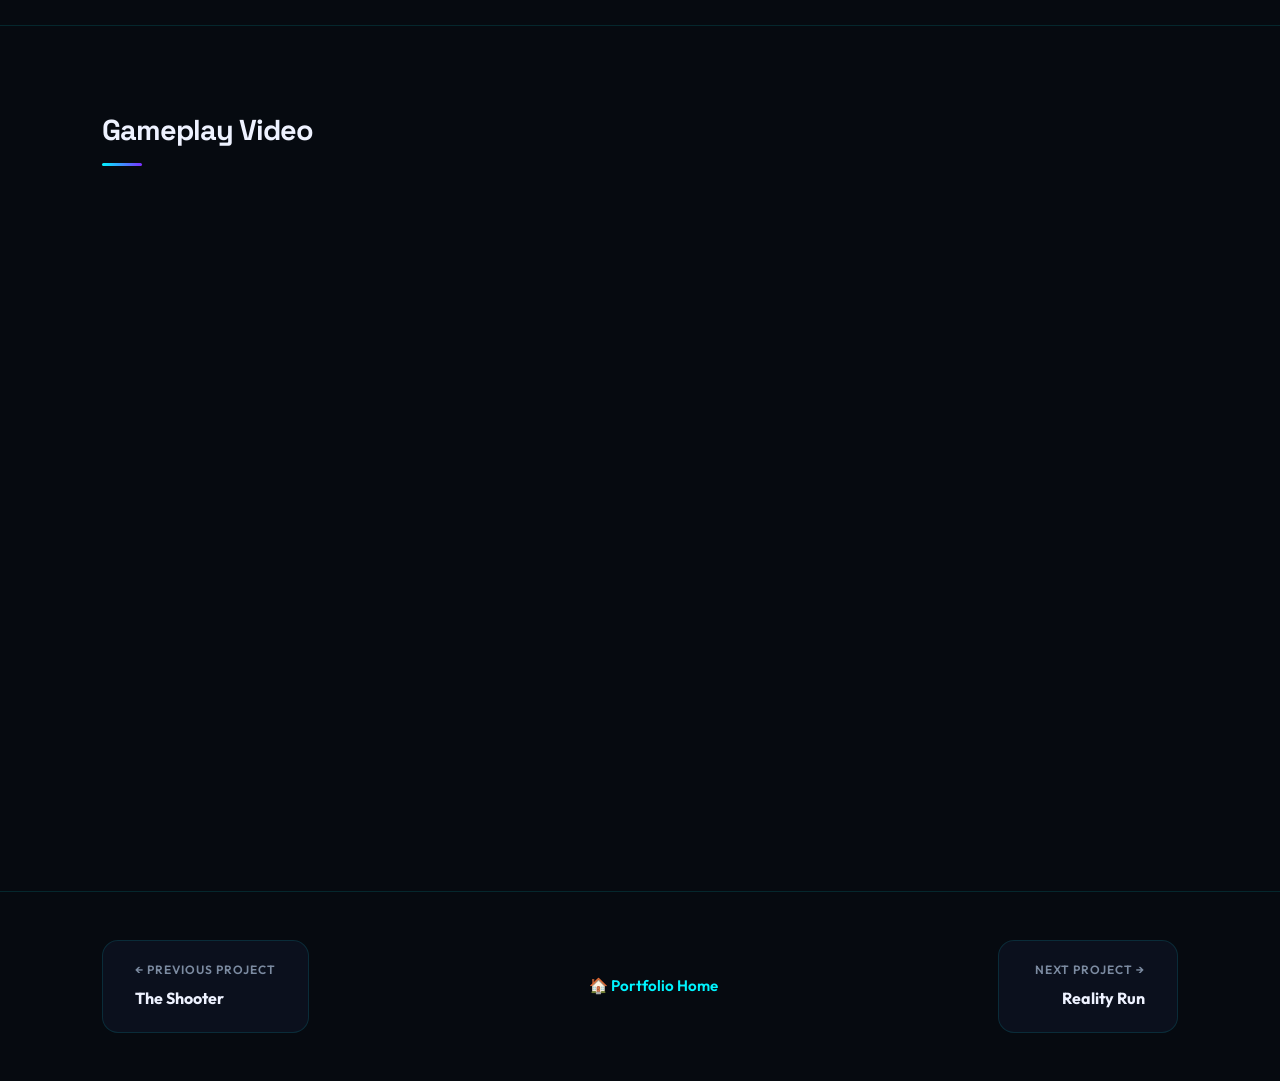
==== commit 7bf23ac7: "front page" ====
--- a/projects/bubbleboom.html
+++ b/projects/bubbleboom.html
@@ -124,6 +124,171 @@
             transform: scale(1.03);
             box-shadow: 0 0 30px rgba(0, 200, 100, 0.2);
         }
+
+        /* ── HERO TWO-COLUMN ── */
+        .proj-hero {
+            justify-content: space-between;
+            align-items: center;
+            gap: 3rem;
+        }
+
+        .proj-hero-content {
+            flex: 0 0 auto;
+        }
+
+        /* ── FLOATING SCREENSHOT CARD ── */
+        .hero-deco {
+            position: relative;
+            z-index: 2;
+            flex: 0 0 400px;
+            display: flex;
+            align-items: center;
+            justify-content: center;
+        }
+
+        .deco-blob {
+            position: absolute;
+            border-radius: 50%;
+            filter: blur(60px);
+            pointer-events: none;
+        }
+
+        .deco-blob-1 {
+            width: 260px;
+            height: 260px;
+            background: rgba(0, 220, 100, 0.18);
+            top: -30px;
+            right: -20px;
+            animation: blob-drift 6s ease-in-out infinite;
+        }
+
+        .deco-blob-2 {
+            width: 200px;
+            height: 200px;
+            background: rgba(0, 160, 80, 0.14);
+            bottom: -20px;
+            left: -10px;
+            animation: blob-drift 8s ease-in-out infinite reverse;
+        }
+
+        @keyframes blob-drift {
+            0%, 100% { transform: translateY(0px); }
+            50%       { transform: translateY(-18px); }
+        }
+
+        .deco-card {
+            position: relative;
+            width: 380px;
+            border-radius: 18px;
+            overflow: hidden;
+            border: 1px solid rgba(0, 200, 100, 0.35);
+            box-shadow:
+                0 0 0 1px rgba(0, 180, 80, 0.12),
+                0 20px 60px rgba(0, 0, 0, 0.7),
+                0 0 40px rgba(0, 200, 80, 0.2);
+            transform: rotate(-3deg) translateY(0px);
+            animation: card-float 5s ease-in-out infinite;
+            transition: transform 0.4s, box-shadow 0.4s;
+            cursor: pointer;
+        }
+
+        .deco-card:hover {
+            transform: rotate(0deg) scale(1.04) translateY(-6px);
+            box-shadow:
+                0 0 0 1px rgba(0, 220, 100, 0.3),
+                0 30px 80px rgba(0, 0, 0, 0.8),
+                0 0 60px rgba(0, 220, 100, 0.4);
+            animation: none;
+        }
+
+        @keyframes card-float {
+            0%, 100% { transform: rotate(-3deg) translateY(0px); }
+            50%       { transform: rotate(-3deg) translateY(-10px); }
+        }
+
+        .deco-card img {
+            width: 100%;
+            height: 220px;
+            object-fit: cover;
+            display: block;
+        }
+
+        .deco-card::after {
+            content: '';
+            position: absolute;
+            inset: 0;
+            background: linear-gradient(105deg,
+                transparent 40%,
+                rgba(255, 255, 255, 0.07) 50%,
+                transparent 60%);
+            background-size: 200% 100%;
+            background-position: -100% 0;
+            transition: background-position 0.6s;
+        }
+
+        .deco-card:hover::after {
+            background-position: 200% 0;
+        }
+
+        .deco-card-footer {
+            background: rgba(0, 15, 5, 0.9);
+            padding: 0.85rem 1.1rem;
+            display: flex;
+            align-items: center;
+            justify-content: space-between;
+            border-top: 1px solid rgba(0, 200, 80, 0.18);
+        }
+
+        .dcf-title {
+            font-size: 0.82rem;
+            font-weight: 700;
+            color: rgba(255, 255, 255, 0.9);
+            letter-spacing: 0.5px;
+        }
+
+        .dcf-tag {
+            font-size: 0.68rem;
+            letter-spacing: 2px;
+            text-transform: uppercase;
+            color: rgba(0, 220, 100, 0.7);
+        }
+
+        .deco-ribbon {
+            position: absolute;
+            top: 14px;
+            right: -2px;
+            background: linear-gradient(135deg, #00cc66, #009944);
+            color: #fff;
+            font-size: 0.65rem;
+            font-weight: 700;
+            letter-spacing: 1px;
+            text-transform: uppercase;
+            padding: 4px 14px 4px 10px;
+            border-radius: 4px 0 0 4px;
+            box-shadow: 0 4px 12px rgba(0, 180, 80, 0.45);
+            z-index: 3;
+        }
+
+        .deco-sparkle {
+            position: absolute;
+            border-radius: 50%;
+            background: rgba(0, 220, 100, 0.8);
+            pointer-events: none;
+            animation: sparkle-blink 2.5s ease-in-out infinite;
+        }
+
+        .deco-sparkle:nth-child(1) { width: 6px; height: 6px; top: -14px; right: 60px; animation-delay: 0s; }
+        .deco-sparkle:nth-child(2) { width: 4px; height: 4px; bottom: 30px; left: -14px; animation-delay: 0.9s; }
+        .deco-sparkle:nth-child(3) { width: 5px; height: 5px; top: 50%; right: -16px; animation-delay: 1.7s; }
+
+        @keyframes sparkle-blink {
+            0%, 100% { opacity: 0.8; transform: scale(1); }
+            50%       { opacity: 0.1; transform: scale(0.4); }
+        }
+
+        @media (max-width: 900px) {
+            .hero-deco { display: none; }
+        }
     </style>
 </head>
 
@@ -162,6 +327,24 @@
                 <a href="#" class="btn secondary" target="_blank">GitHub</a>
             </div>
         </div>
+
+        <!-- FLOATING SCREENSHOT CARD -->
+        <div class="hero-deco">
+            <div class="deco-blob deco-blob-1"></div>
+            <div class="deco-blob deco-blob-2"></div>
+            <div class="deco-sparkle"></div>
+            <div class="deco-sparkle"></div>
+            <div class="deco-sparkle"></div>
+            <div class="deco-card" onclick="openLightbox(0)" title="Click to view screenshots">
+                <div class="deco-ribbon">🥉 GGJ 2025</div>
+                <img src="BubbleBoom/BB1.png" alt="BubbleBoom gameplay">
+                <div class="deco-card-footer">
+                    <span class="dcf-title">BubbleBoom</span>
+                    <span class="dcf-tag">Click to explore ↗</span>
+                </div>
+            </div>
+        </div>
+
     </header>
 
     <!-- OVERVIEW -->
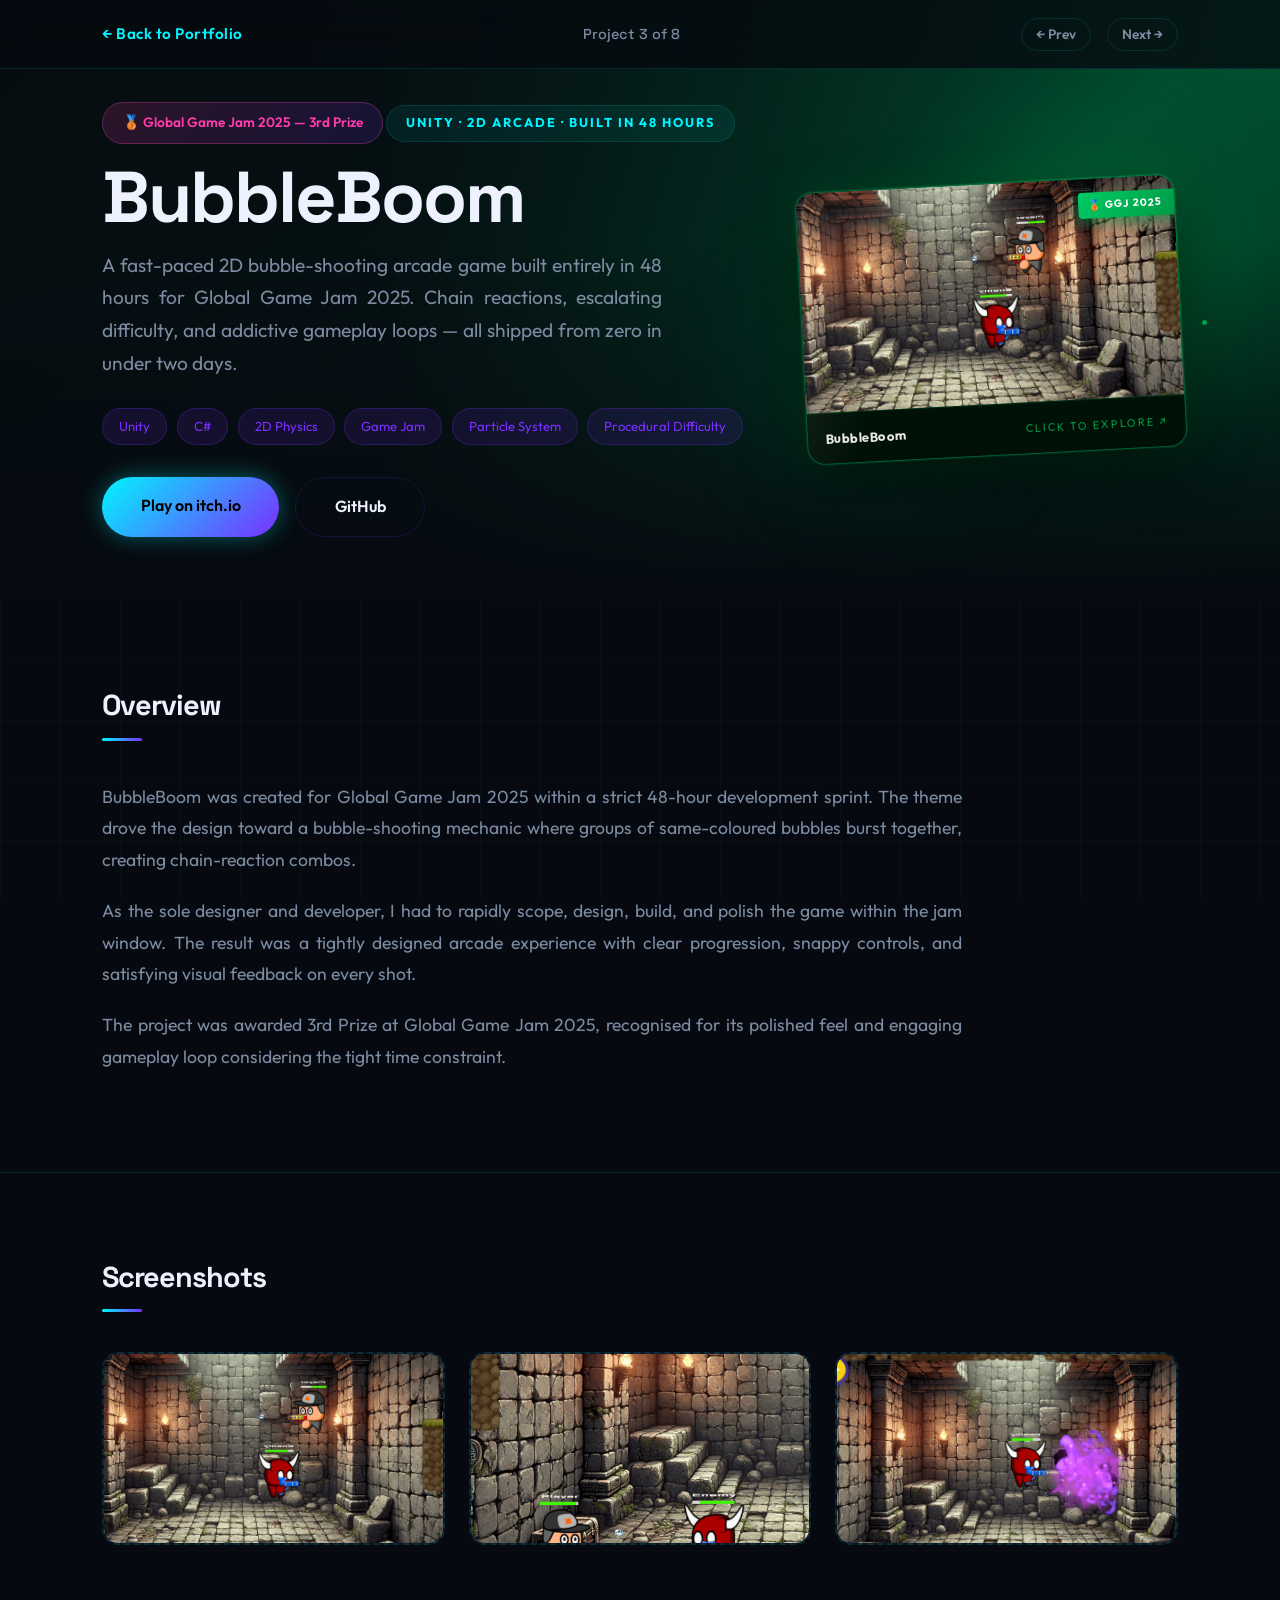
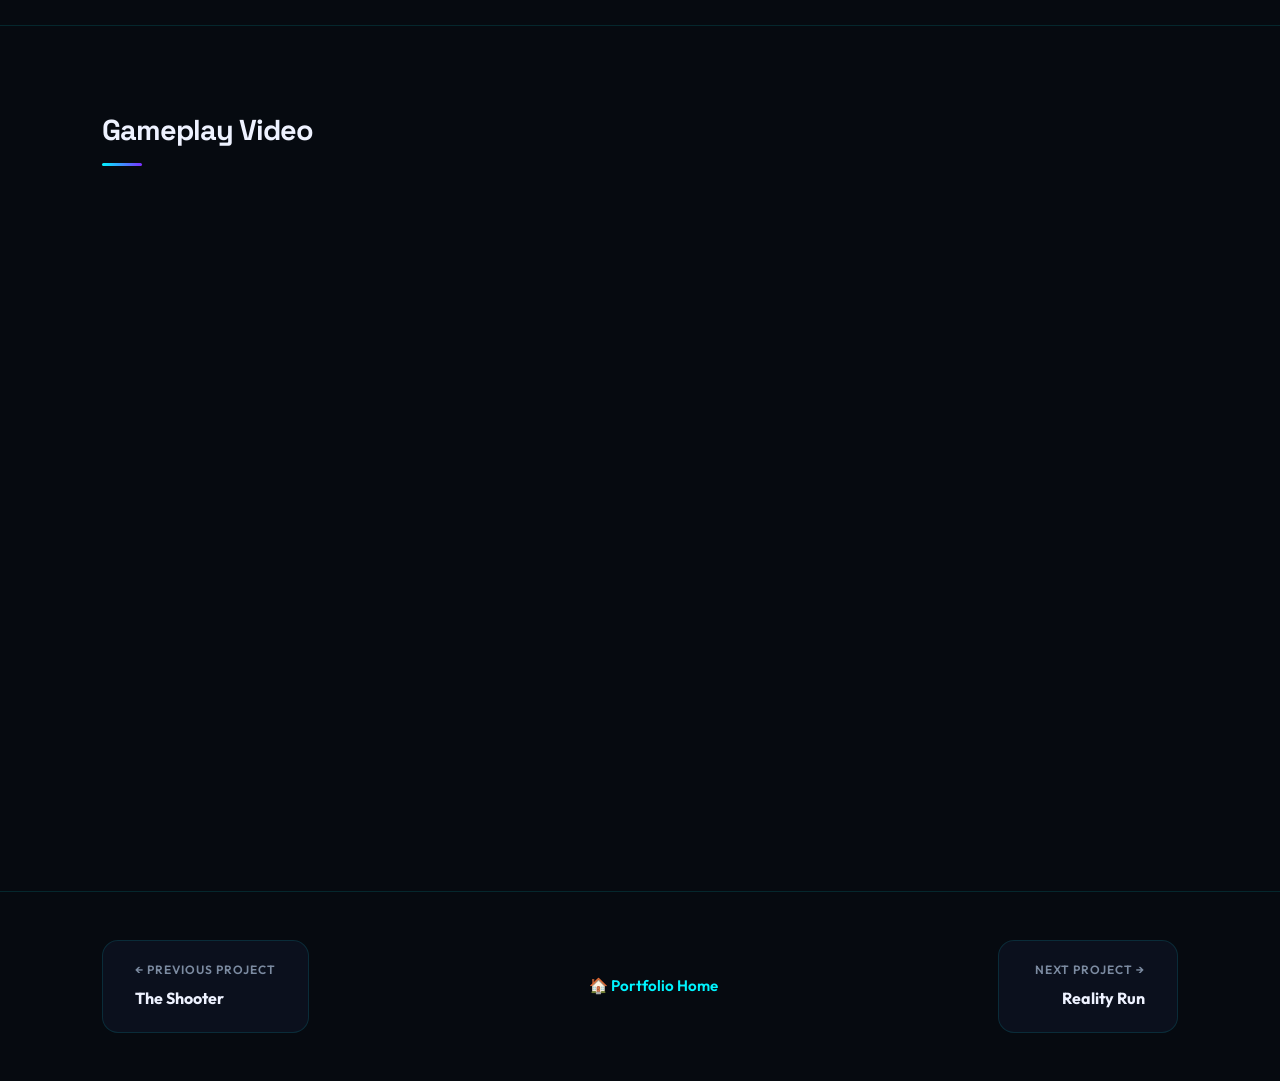
==== commit eec57dde: "New Projects added" ====
--- a/projects/bubbleboom.html
+++ b/projects/bubbleboom.html
@@ -297,7 +297,7 @@
     <!-- TOP NAV -->
     <nav class="proj-nav">
         <a href="../index.html" class="back-link">← Back to Portfolio</a>
-        <span class="proj-nav-label">Project 3 of 4</span>
+        <span class="proj-nav-label">Project 3 of 8</span>
         <div class="proj-nav-pages">
             <a href="the-shooter.html">← Prev</a>
             <a href="reality-run.html">Next →</a>
@@ -323,8 +323,8 @@
                 <span>Procedural Difficulty</span>
             </div>
             <div class="proj-hero-actions">
-                <a href="#" class="btn primary" target="_blank">Play on itch.io</a>
-                <a href="#" class="btn secondary" target="_blank">GitHub</a>
+                <a href="https://gamedev-adityajeet.itch.io/bubbleboom" class="btn primary" target="_blank">Play on itch.io</a>
+                <a href="https://github.com/GameDev-Adityajeet/Bubble_Boom" class="btn secondary" target="_blank">GitHub</a>
             </div>
         </div>
 
--- a/styles.css
+++ b/styles.css
@@ -481,7 +481,7 @@
 }
 
 .about-sub {
-    font-size: 1.35rem;
+    font-size: 1.5rem;
     margin-bottom: 1.2rem;
     font-weight: 600;
     color: var(--accent2);
@@ -490,7 +490,7 @@
 .about-text p {
     color: var(--muted);
     margin-bottom: 1.2rem;
-    font-size: 1.05rem;
+    font-size: 1.18rem;
 }
 
 .about-text strong {
@@ -511,7 +511,7 @@
     background: rgba(123, 47, 255, 0.1);
     border: 1px solid rgba(123, 47, 255, 0.25);
     border-radius: 50px;
-    font-size: 0.82rem;
+    font-size: 0.92rem;
     color: var(--text);
     font-weight: 500;
 }
@@ -769,6 +769,22 @@
 
 .thumb-4 {
     background: linear-gradient(135deg, #1a0a00, #331500, #552200);
+}
+
+.thumb-5 {
+    background: linear-gradient(135deg, #1a1000, #332800, #554400);
+}
+
+.thumb-6 {
+    background: linear-gradient(135deg, #0a1a0d, #0e3318, #145528);
+}
+
+.thumb-7 {
+    background: linear-gradient(135deg, #1a0a1a, #2a1040, #3d1860);
+}
+
+.thumb-8 {
+    background: linear-gradient(135deg, #1a0020, #3a0050, #6a0080);
 }
 
 .thumb-overlay {
@@ -1006,6 +1022,22 @@
     background: linear-gradient(135deg, #1a0a00, #331500, #552200);
 }
 
+.banner-5 {
+    background: linear-gradient(135deg, #1a1000, #332800, #554400);
+}
+
+.banner-6 {
+    background: linear-gradient(135deg, #0a1a0d, #0e3318, #145528);
+}
+
+.banner-7 {
+    background: linear-gradient(135deg, #1a0a1a, #2a1040, #3d1860);
+}
+
+.banner-8 {
+    background: linear-gradient(135deg, #1a0020, #3a0050, #6a0080);
+}
+
 .modal-banner-title {
     font-family: 'Space Grotesk', sans-serif;
     font-size: 3rem;
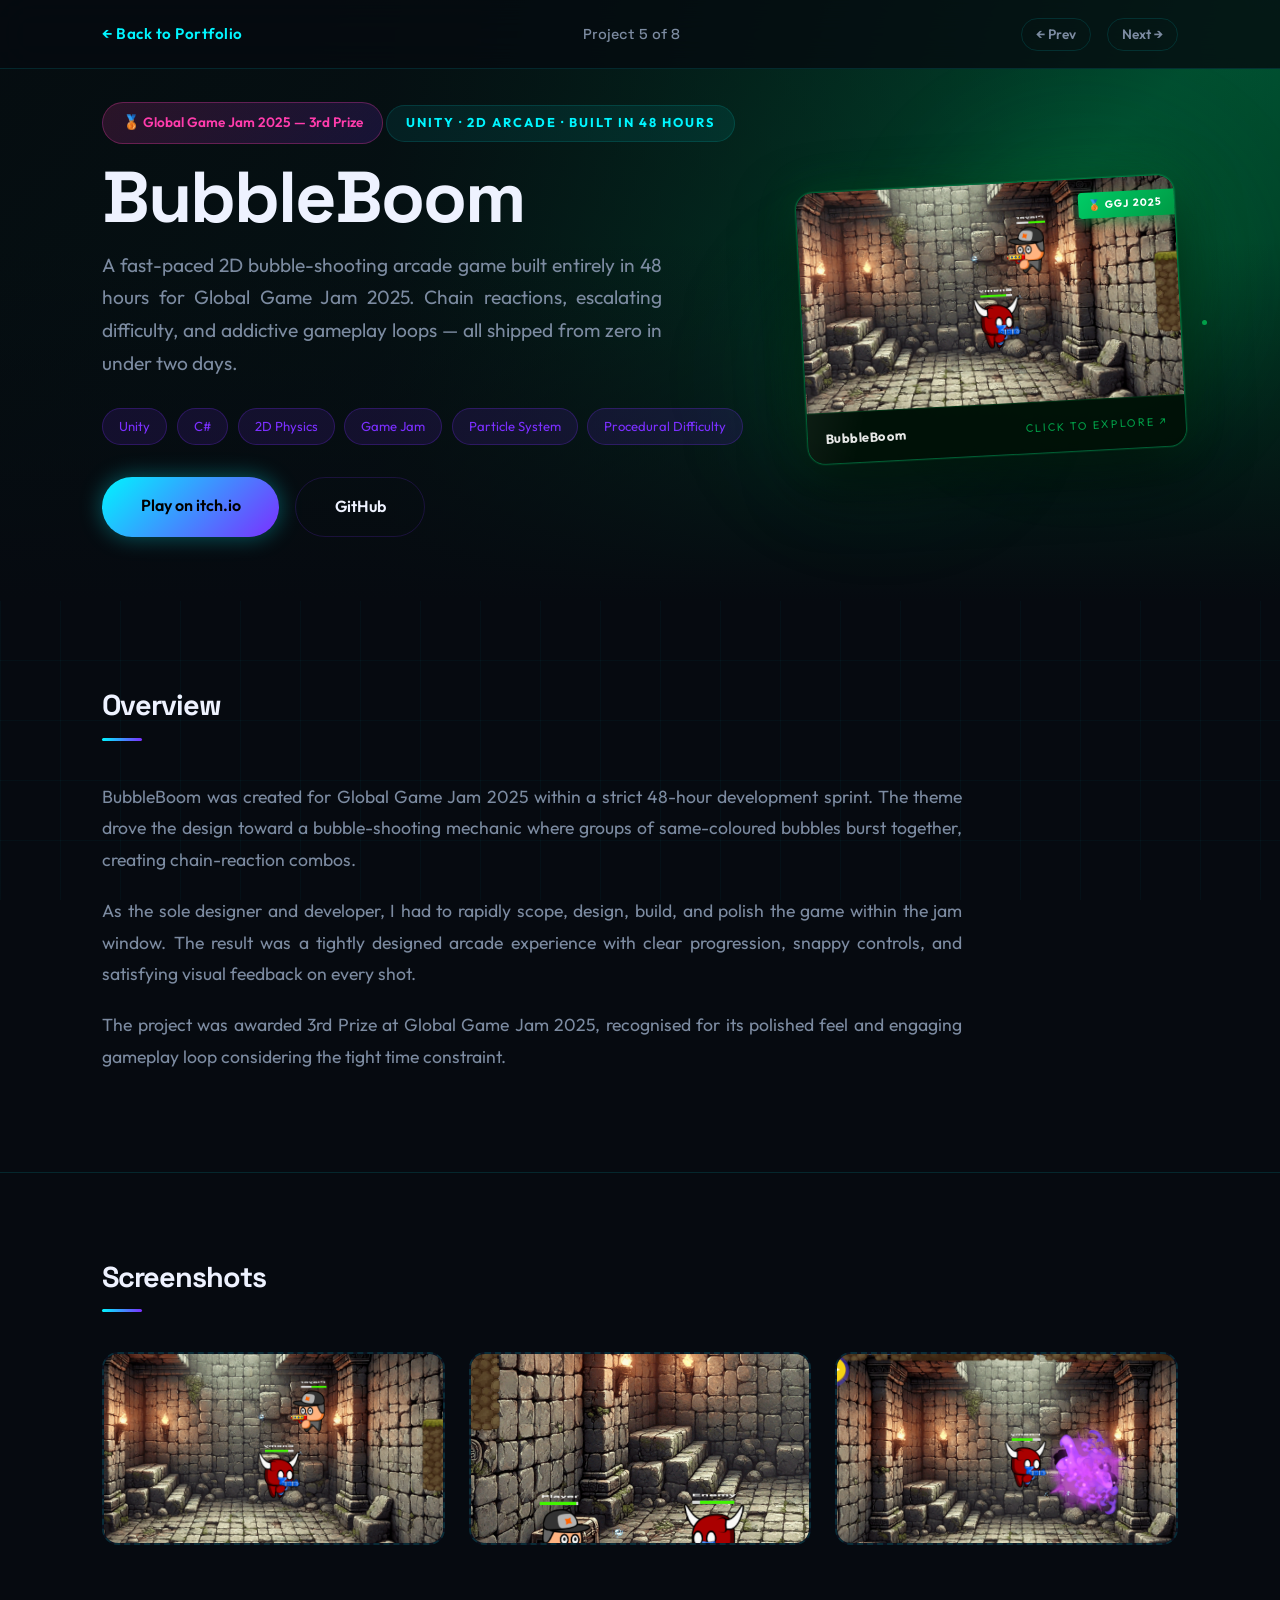
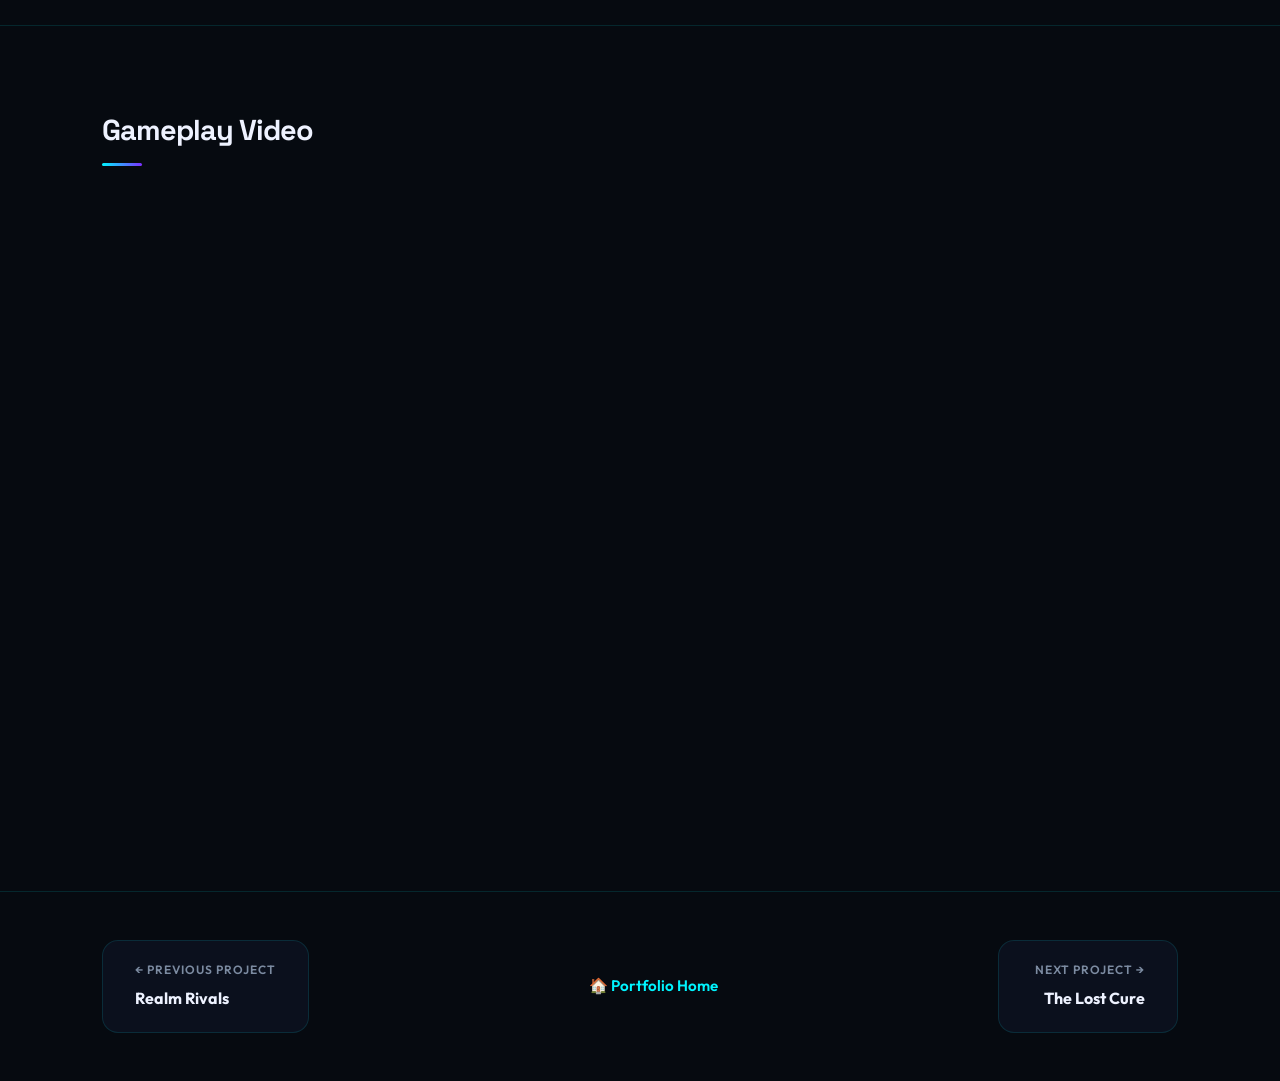
==== commit 0b7ce72d: "sequence" ====
--- a/projects/bubbleboom.html
+++ b/projects/bubbleboom.html
@@ -297,10 +297,10 @@
     <!-- TOP NAV -->
     <nav class="proj-nav">
         <a href="../index.html" class="back-link">← Back to Portfolio</a>
-        <span class="proj-nav-label">Project 3 of 8</span>
+        <span class="proj-nav-label">Project 5 of 8</span>
         <div class="proj-nav-pages">
-            <a href="the-shooter.html">← Prev</a>
-            <a href="reality-run.html">Next →</a>
+            <a href="realm-rivals.html">← Prev</a>
+            <a href="the-lost-cure.html">Next →</a>
         </div>
     </nav>
 
@@ -396,14 +396,14 @@
 
     <!-- FOOTER NAV -->
     <div class="proj-page-footer">
-        <a href="the-shooter.html" class="proj-footer-link">
+        <a href="realm-rivals.html" class="proj-footer-link">
             <span class="direction">← Previous Project</span>
-            <span class="proj-name">The Shooter</span>
+            <span class="proj-name">Realm Rivals</span>
         </a>
         <a href="../index.html" class="proj-footer-home">🏠 Portfolio Home</a>
-        <a href="reality-run.html" class="proj-footer-link" style="text-align:right">
+        <a href="the-lost-cure.html" class="proj-footer-link" style="text-align:right">
             <span class="direction">Next Project →</span>
-            <span class="proj-name">Reality Run</span>
+            <span class="proj-name">The Lost Cure</span>
         </a>
     </div>
 
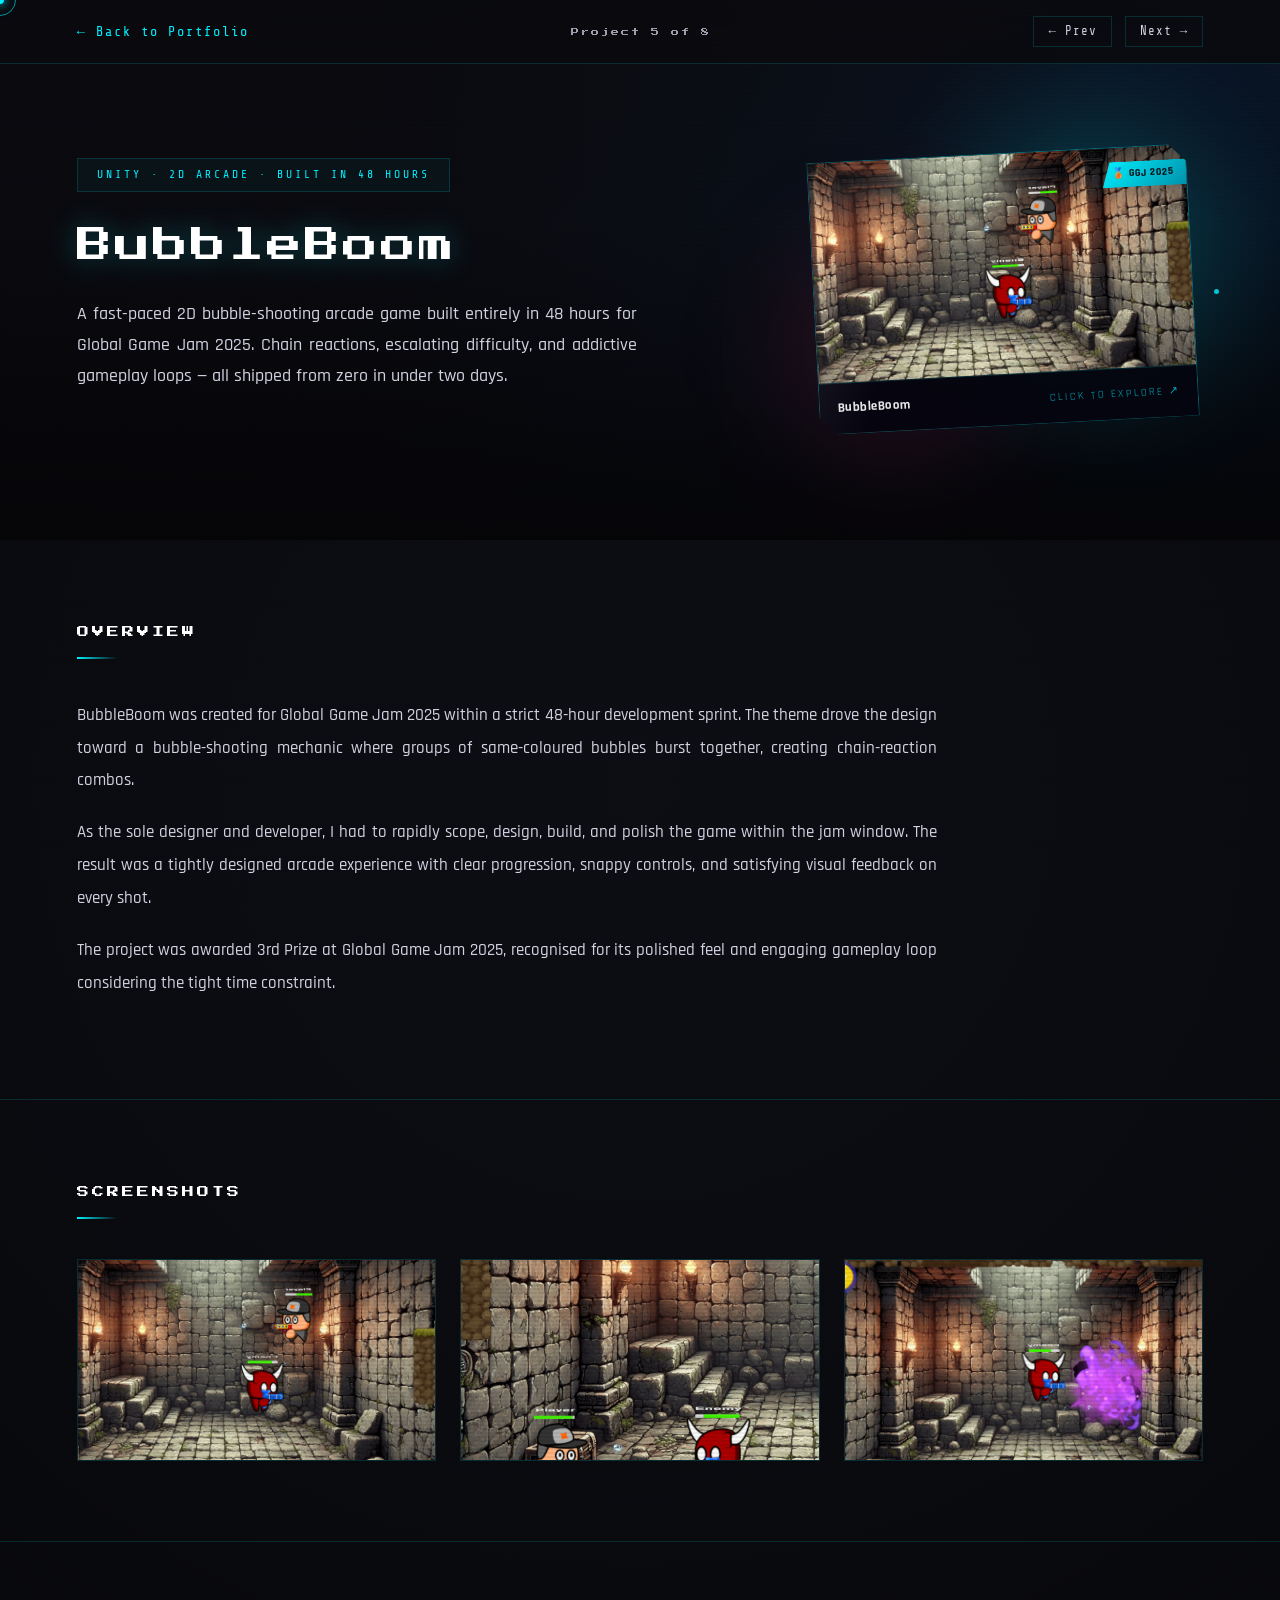
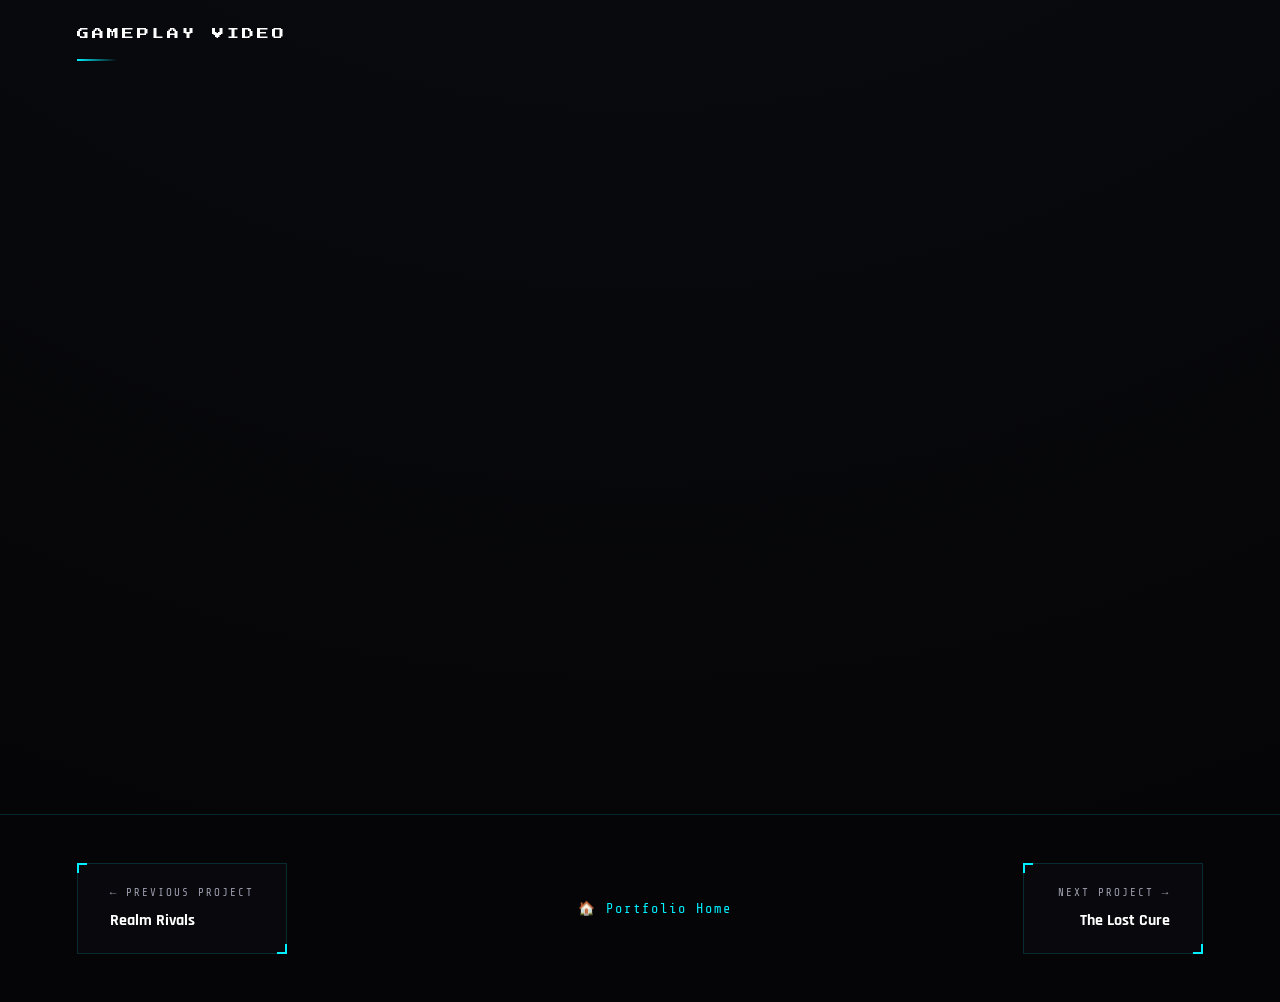
==== commit 3950a3ac: "New_Design" ====
--- a/projects/bubbleboom.html
+++ b/projects/bubbleboom.html
@@ -6,7 +6,7 @@
     <meta name="viewport" content="width=device-width, initial-scale=1.0">
     <meta name="description" content="BubbleBoom — 2D Unity Game, 3rd Prize Global Game Jam 2025 by Adityajeet Yadav">
     <link
-        href="https://fonts.googleapis.com/css2?family=Outfit:wght@300;400;500;600;800&family=Space+Grotesk:wght@400;700&display=swap"
+        href="https://fonts.googleapis.com/css2?family=Press+Start+2P&family=Rajdhani:wght@400;500;600;700&family=Share+Tech+Mono&display=swap"
         rel="stylesheet">
     <link rel="stylesheet" href="../styles.css">
     <title>BubbleBoom | Adityajeet Yadav</title>
@@ -43,7 +43,7 @@
         .lb-img-wrap img {
             max-width: 92vw;
             max-height: 88vh;
-            border-radius: 12px;
+            border-radius: 0;
             box-shadow: 0 30px 80px rgba(0, 0, 0, 0.9);
             display: block;
             object-fit: contain;
@@ -61,7 +61,8 @@
             right: 26px;
             width: 46px;
             height: 46px;
-            border-radius: 50%;
+            border-radius: 0;
+            clip-path: polygon(10% 0%, 90% 0%, 100% 10%, 100% 90%, 90% 100%, 10% 100%, 0% 90%, 0% 10%);
             background: rgba(255, 255, 255, 0.1);
             border: 1px solid rgba(255, 255, 255, 0.2);
             color: #fff;
@@ -75,7 +76,7 @@
         }
 
         .lb-close:hover {
-            background: rgba(0, 200, 100, 0.35);
+            background: rgba(0, 240, 255, 0.35);
         }
 
         .lb-arrow {
@@ -84,7 +85,8 @@
             transform: translateY(-50%);
             width: 50px;
             height: 50px;
-            border-radius: 50%;
+            border-radius: 0;
+            clip-path: polygon(10% 0%, 90% 0%, 100% 10%, 100% 90%, 90% 100%, 10% 100%, 0% 90%, 0% 10%);
             background: rgba(255, 255, 255, 0.1);
             border: 1px solid rgba(255, 255, 255, 0.18);
             color: #fff;
@@ -98,7 +100,7 @@
         }
 
         .lb-arrow:hover {
-            background: rgba(0, 200, 100, 0.25);
+            background: rgba(0, 240, 255, 0.25);
         }
 
         .lb-prev { left: 20px; }
@@ -122,7 +124,7 @@
 
         .gallery-item img:hover {
             transform: scale(1.03);
-            box-shadow: 0 0 30px rgba(0, 200, 100, 0.2);
+            box-shadow: 0 0 30px rgba(0, 240, 255, 0.25);
         }
 
         /* ── HERO TWO-COLUMN ── */
@@ -156,7 +158,7 @@
         .deco-blob-1 {
             width: 260px;
             height: 260px;
-            background: rgba(0, 220, 100, 0.18);
+            background: rgba(0, 240, 255, 0.18);
             top: -30px;
             right: -20px;
             animation: blob-drift 6s ease-in-out infinite;
@@ -165,7 +167,7 @@
         .deco-blob-2 {
             width: 200px;
             height: 200px;
-            background: rgba(0, 160, 80, 0.14);
+            background: rgba(255, 45, 117, 0.14);
             bottom: -20px;
             left: -10px;
             animation: blob-drift 8s ease-in-out infinite reverse;
@@ -179,13 +181,14 @@
         .deco-card {
             position: relative;
             width: 380px;
-            border-radius: 18px;
+            border-radius: 0;
+            clip-path: polygon(0 0, calc(100% - 18px) 0, 100% 18px, 100% 100%, 18px 100%, 0 calc(100% - 18px));
             overflow: hidden;
-            border: 1px solid rgba(0, 200, 100, 0.35);
+            border: 1px solid rgba(0, 240, 255, 0.35);
             box-shadow:
-                0 0 0 1px rgba(0, 180, 80, 0.12),
+                0 0 0 1px rgba(0, 240, 255, 0.12),
                 0 20px 60px rgba(0, 0, 0, 0.7),
-                0 0 40px rgba(0, 200, 80, 0.2);
+                0 0 40px rgba(0, 240, 255, 0.2);
             transform: rotate(-3deg) translateY(0px);
             animation: card-float 5s ease-in-out infinite;
             transition: transform 0.4s, box-shadow 0.4s;
@@ -195,9 +198,9 @@
         .deco-card:hover {
             transform: rotate(0deg) scale(1.04) translateY(-6px);
             box-shadow:
-                0 0 0 1px rgba(0, 220, 100, 0.3),
+                0 0 0 1px rgba(0, 240, 255, 0.3),
                 0 30px 80px rgba(0, 0, 0, 0.8),
-                0 0 60px rgba(0, 220, 100, 0.4);
+                0 0 60px rgba(0, 240, 255, 0.4);
             animation: none;
         }
 
@@ -231,12 +234,12 @@
         }
 
         .deco-card-footer {
-            background: rgba(0, 15, 5, 0.9);
+            background: rgba(5, 5, 15, 0.9);
             padding: 0.85rem 1.1rem;
             display: flex;
             align-items: center;
             justify-content: space-between;
-            border-top: 1px solid rgba(0, 200, 80, 0.18);
+            border-top: 1px solid rgba(0, 240, 255, 0.18);
         }
 
         .dcf-title {
@@ -250,29 +253,30 @@
             font-size: 0.68rem;
             letter-spacing: 2px;
             text-transform: uppercase;
-            color: rgba(0, 220, 100, 0.7);
+            color: rgba(0, 240, 255, 0.7);
         }
 
         .deco-ribbon {
             position: absolute;
             top: 14px;
             right: -2px;
-            background: linear-gradient(135deg, #00cc66, #009944);
-            color: #fff;
+            background: linear-gradient(135deg, #00f0ff, #0090aa);
+            color: #0a0a0f;
             font-size: 0.65rem;
             font-weight: 700;
             letter-spacing: 1px;
             text-transform: uppercase;
             padding: 4px 14px 4px 10px;
-            border-radius: 4px 0 0 4px;
-            box-shadow: 0 4px 12px rgba(0, 180, 80, 0.45);
+            border-radius: 0;
+            clip-path: polygon(8px 0%, 100% 0%, 100% 100%, 0% 100%);
+            box-shadow: 0 4px 12px rgba(0, 240, 255, 0.45);
             z-index: 3;
         }
 
         .deco-sparkle {
             position: absolute;
             border-radius: 50%;
-            background: rgba(0, 220, 100, 0.8);
+            background: rgba(0, 240, 255, 0.8);
             pointer-events: none;
             animation: sparkle-blink 2.5s ease-in-out infinite;
         }
@@ -292,7 +296,13 @@
     </style>
 </head>
 
-<body>
+<body class="has-custom-cursor">
+    <!-- CUSTOM CURSOR -->
+    <div class="cursor-dot" id="cursor-dot"></div>
+    <div class="cursor-ring" id="cursor-ring"></div>
+
+    <!-- THREE.JS FULL BG CANVAS -->
+    <canvas id="hero-canvas"></canvas>
 
     <!-- TOP NAV -->
     <nav class="proj-nav">
@@ -306,7 +316,7 @@
 
     <!-- HERO BANNER -->
     <header class="proj-hero">
-        <div class="proj-hero-bg" style="background: linear-gradient(135deg, #001a0f, #003322, #005533, #002b1a);"></div>
+        <div class="proj-hero-bg" style="background: linear-gradient(135deg, #0a0a0f, #0d1117, #0a1628, #060d18);"></div>
         <div class="proj-hero-content">
             <div class="proj-award-badge">🥉 Global Game Jam 2025 — 3rd Prize</div>
             <div class="proj-engine-tag">Unity · 2D Arcade · Built in 48 Hours</div>
@@ -382,7 +392,7 @@
     <section class="proj-section">
         <h2 class="proj-section-title">Gameplay Video</h2>
         <div class="proj-section-line"></div>
-        <div style="width:100%;aspect-ratio:16/9;border-radius:12px;overflow:hidden;">
+        <div style="width:100%;aspect-ratio:16/9;overflow:hidden;">
             <iframe
                 src="https://www.youtube.com/embed/hiuWEXhRhcc"
                 title="BubbleBoom — Gameplay Video"
@@ -464,6 +474,9 @@
         });
     </script>
 
+    <!-- THREE.JS & SITE SCRIPTS -->
+    <script src="https://cdnjs.cloudflare.com/ajax/libs/three.js/r128/three.min.js"></script>
+    <script src="../script.js"></script>
 </body>
 
 </html>
--- a/styles.css
+++ b/styles.css
@@ -1,31 +1,39 @@
 /* ===========================
-   DESIGN TOKENS
+   GAME UI DESIGN SYSTEM
+   Portfolio — Adityajeet Yadav
    =========================== */
+
+/* ─── DESIGN TOKENS ─── */
 :root {
-    --bg: #060a10;
-    --bg-2: #0d1220;
-    --card-bg: rgba(13, 18, 32, 0.85);
-    --text: #eef2ff;
-    --muted: #7c8ba1;
-    --accent: #00f5ff;
-    /* neon cyan */
-    --accent2: #7b2fff;
-    /* neon purple */
-    --accent3: #ff3cac;
-    /* neon pink */
-    --glass: rgba(255, 255, 255, 0.04);
-    --border: rgba(0, 245, 255, 0.12);
-    --border2: rgba(123, 47, 255, 0.18);
-    --glow-c: rgba(0, 245, 255, 0.35);
-    --glow-p: rgba(123, 47, 255, 0.35);
-}
-
-/* ===========================
-   RESET & BASE
-   =========================== */
-*,
-*::before,
-*::after {
+    --bg: #050508;
+    --bg-2: #0b0b10;
+    --bg-3: #12121c;
+    --card-bg: rgba(10, 10, 15, 0.85);
+    --text: #ffffff;
+    --text-dim: #d1d1e0;
+    --muted: #9e9eaf;
+    --cyan: #00f0ff;
+    --magenta: #ff2d75;
+    --gold: #ffd700;
+    --green: #00ff88;
+    --purple: #a855f7;
+    --cyan-glow: rgba(0, 240, 255, 0.3);
+    --magenta-glow: rgba(255, 45, 117, 0.3);
+    --gold-glow: rgba(255, 215, 0, 0.25);
+    --border: rgba(0, 240, 255, 0.15);
+    --border-hover: rgba(0, 240, 255, 0.55);
+    --border-magenta: rgba(255, 45, 117, 0.35);
+    --panel-bg: rgba(0, 240, 255, 0.04);
+    --hud-corner: 3px;
+    --radius: 4px;
+    --radius-lg: 8px;
+    --font-display: 'Press Start 2P', monospace;
+    --font-body: 'Rajdhani', 'Outfit', sans-serif;
+    --font-mono: 'Share Tech Mono', 'Courier New', monospace;
+}
+
+/* ─── RESET & BASE ─── */
+*, *::before, *::after {
     margin: 0;
     padding: 0;
     box-sizing: border-box;
@@ -36,40 +44,82 @@
 }
 
 body {
-    font-family: 'Outfit', sans-serif;
-    background: var(--bg);
+    font-family: var(--font-body);
+    background: radial-gradient(circle at 50% 30%, #0d0e14 0%, #040406 100%);
     color: var(--text);
     overflow-x: hidden;
     line-height: 1.7;
-}
-
-/* Justify all multiline paragraph/description text */
-p,
-.bio,
-.about-text p,
-.tl-desc,
-.proj-desc,
-.contact-desc,
-.modal-body-wrap p,
-.modal-body-wrap li {
+    font-size: 16px;
+}
+
+/* Justify paragraphs */
+p, .bio, .about-text p, .tl-desc, .proj-desc,
+.contact-desc, .modal-body-wrap p, .modal-body-wrap li {
     text-align: justify;
     text-justify: inter-word;
 }
 
-/* Subtle grid bg texture */
+/* Scanline overlay removed for text clarity */
 body::before {
+    display: none;
+}
+
+/* Very subtle blueprint grid background */
+body::after {
     content: '';
     position: fixed;
     inset: 0;
     background-image:
-        linear-gradient(rgba(0, 245, 255, 0.03) 1px, transparent 1px),
-        linear-gradient(90deg, rgba(0, 245, 255, 0.03) 1px, transparent 1px);
+        linear-gradient(rgba(0, 240, 255, 0.005) 1px, transparent 1px),
+        linear-gradient(90deg, rgba(0, 240, 255, 0.005) 1px, transparent 1px);
     background-size: 60px 60px;
     pointer-events: none;
     z-index: 0;
 }
 
-/* THREE.JS FULL BG CANVAS */
+/* ─── CUSTOM CURSOR ─── */
+.cursor-dot {
+    width: 8px;
+    height: 8px;
+    background: var(--cyan);
+    border-radius: 50%;
+    position: fixed;
+    pointer-events: none;
+    z-index: 99999;
+    transition: transform 0.1s, background 0.2s;
+    box-shadow: 0 0 10px var(--cyan), 0 0 20px var(--cyan-glow);
+    transform: translate(-50%, -50%);
+}
+
+.cursor-ring {
+    width: 32px;
+    height: 32px;
+    border: 1.5px solid var(--cyan);
+    border-radius: 50%;
+    position: fixed;
+    pointer-events: none;
+    z-index: 99998;
+    transition: transform 0.15s ease-out, width 0.2s, height 0.2s, border-color 0.2s;
+    transform: translate(-50%, -50%);
+    opacity: 0.6;
+}
+
+.cursor-ring.hover {
+    width: 48px;
+    height: 48px;
+    border-color: var(--magenta);
+    opacity: 1;
+}
+
+/* Hide default cursor on desktop when custom cursor page is loaded */
+@media (hover: hover) and (pointer: fine) {
+    body.has-custom-cursor,
+    body.has-custom-cursor * {
+        cursor: none !important;
+    }
+}
+
+/* ─── THREE.JS CANVAS ─── */
 #hero-canvas {
     position: fixed;
     top: 0;
@@ -80,8 +130,79 @@
     pointer-events: none;
 }
 
+/* Glassmorphism HUD Panels */
+.hud-panel, .about-card, .project-card, .timeline-item, .contact-card {
+    backdrop-filter: blur(12px);
+    -webkit-backdrop-filter: blur(12px);
+}
+
 /* ===========================
-   NAVBAR
+   HUD PANEL COMPONENT
+   — reusable game-UI card
+   =========================== */
+.hud-panel {
+    position: relative;
+    background: var(--card-bg);
+    border: 1px solid var(--border);
+    padding: 2rem;
+    overflow: hidden;
+    transition: border-color 0.3s, box-shadow 0.3s;
+}
+
+/* Corner brackets */
+.hud-panel::before,
+.hud-panel::after {
+    content: '';
+    position: absolute;
+    width: 16px;
+    height: 16px;
+    border-color: var(--cyan);
+    border-style: solid;
+    transition: border-color 0.3s;
+    z-index: 2;
+}
+
+.hud-panel::before {
+    top: -1px;
+    left: -1px;
+    border-width: 2px 0 0 2px;
+}
+
+.hud-panel::after {
+    bottom: -1px;
+    right: -1px;
+    border-width: 0 2px 2px 0;
+}
+
+.hud-panel:hover {
+    border-color: var(--border-hover);
+    box-shadow: 0 0 30px rgba(0, 240, 255, 0.06), inset 0 0 30px rgba(0, 240, 255, 0.02);
+}
+
+.hud-panel:hover::before,
+.hud-panel:hover::after {
+    border-color: var(--magenta);
+}
+
+/* Glow follow cursor (JS-driven) */
+.card-glow {
+    position: absolute;
+    inset: 0;
+    background: radial-gradient(circle at var(--mx, 50%) var(--my, 50%),
+        rgba(0, 240, 255, 0.12) 0%, transparent 60%);
+    pointer-events: none;
+    opacity: 0;
+    transition: opacity 0.3s;
+    z-index: 1;
+}
+
+.hud-panel:hover .card-glow,
+.tilt-card:hover .card-glow {
+    opacity: 1;
+}
+
+/* ===========================
+   NAVBAR — GAME HUD BAR
    =========================== */
 .navbar {
     position: fixed;
@@ -92,60 +213,76 @@
     display: flex;
     justify-content: space-between;
     align-items: center;
-    padding: 1.2rem 8%;
-    background: rgba(6, 10, 16, 0.7);
-    backdrop-filter: blur(18px);
+    padding: 0.9rem 6%;
+    background: rgba(10, 10, 15, 0.88);
+    backdrop-filter: blur(20px);
     border-bottom: 1px solid var(--border);
     transition: background 0.3s;
 }
 
 .logo {
-    font-family: 'Space Grotesk', sans-serif;
-    font-size: 1.7rem;
-    font-weight: 700;
-    letter-spacing: -1px;
-    color: var(--text);
+    font-family: var(--font-display);
+    font-size: 0.85rem;
+    font-weight: 400;
+    letter-spacing: 2px;
+    color: var(--cyan);
+    text-shadow: 0 0 20px var(--cyan-glow);
 }
 
 .logo .dot {
-    color: var(--accent);
+    color: var(--magenta);
+    text-shadow: 0 0 15px var(--magenta-glow);
 }
 
 .nav-links {
     list-style: none;
     display: flex;
-    gap: 2.8rem;
+    gap: 0.4rem;
 }
 
 .nav-links a {
-    color: var(--muted);
+    color: var(--text-dim);
     text-decoration: none;
-    font-size: 1rem;
-    font-weight: 500;
+    font-family: var(--font-body);
+    font-size: 0.95rem;
+    font-weight: 600;
+    letter-spacing: 1.5px;
+    text-transform: uppercase;
     position: relative;
-    padding-bottom: 4px;
-    transition: color 0.3s;
-}
-
-.nav-links a::after {
-    content: '';
+    padding: 0.5rem 1rem;
+    transition: color 0.3s, background 0.3s;
+    border: 1px solid transparent;
+}
+
+.nav-links a::before {
+    content: '▸ ';
+    opacity: 0;
+    color: var(--cyan);
+    transition: opacity 0.3s;
+    font-size: 0.75rem;
+}
+
+.nav-links a:hover,
+.nav-links a.active {
+    color: var(--cyan);
+    background: rgba(0, 240, 255, 0.05);
+    border-color: rgba(0, 240, 255, 0.1);
+}
+
+.nav-links a:hover::before,
+.nav-links a.active::before {
+    opacity: 1;
+}
+
+/* Scroll progress bar in navbar */
+.scroll-progress {
     position: absolute;
     bottom: 0;
     left: 0;
-    width: 0;
     height: 2px;
-    background: linear-gradient(90deg, var(--accent), var(--accent2));
-    transition: width 0.3s;
-}
-
-.nav-links a:hover,
-.nav-links a.active {
-    color: var(--text);
-}
-
-.nav-links a:hover::after,
-.nav-links a.active::after {
-    width: 100%;
+    background: linear-gradient(90deg, var(--cyan), var(--magenta));
+    transition: width 0.1s linear;
+    box-shadow: 0 0 8px var(--cyan-glow);
 }
 
 .hamburger {
@@ -159,12 +296,91 @@
     display: block;
     width: 24px;
     height: 2px;
-    background: var(--text);
+    background: var(--cyan);
     border-radius: 2px;
+    transition: all 0.3s;
 }
 
 /* ===========================
-   HERO SECTION
+   BUTTONS — GAME UI
+   =========================== */
+.btn {
+    padding: 0.85rem 2rem;
+    text-decoration: none;
+    font-family: var(--font-body);
+    font-weight: 700;
+    font-size: 0.95rem;
+    letter-spacing: 2px;
+    text-transform: uppercase;
+    cursor: pointer;
+    border: none;
+    display: inline-flex;
+    align-items: center;
+    gap: 0.5rem;
+    transition: all 0.25s;
+    position: relative;
+    overflow: hidden;
+}
+
+.btn.primary {
+    background: transparent;
+    color: var(--cyan);
+    border: 2px solid var(--cyan);
+    clip-path: polygon(0 0, calc(100% - 12px) 0, 100% 12px, 100% 100%, 12px 100%, 0 calc(100% - 12px));
+}
+
+.btn.primary::before {
+    content: '';
+    position: absolute;
+    inset: 0;
+    background: var(--cyan);
+    opacity: 0;
+    transition: opacity 0.3s;
+    z-index: -1;
+}
+
+.btn.primary:hover {
+    color: var(--bg);
+    box-shadow: 0 0 25px var(--cyan-glow), 0 0 50px rgba(0, 240, 255, 0.15);
+}
+
+.btn.primary:hover::before {
+    opacity: 1;
+}
+
+.btn.secondary {
+    background: transparent;
+    color: var(--text-dim);
+    border: 1px solid var(--border);
+    clip-path: polygon(0 0, calc(100% - 8px) 0, 100% 8px, 100% 100%, 8px 100%, 0 calc(100% - 8px));
+}
+
+.btn.secondary:hover {
+    color: var(--magenta);
+    border-color: var(--magenta);
+    box-shadow: 0 0 20px var(--magenta-glow);
+}
+
+.btn-pink {
+    background: #ff2d75 !important;
+    color: #ffffff !important;
+    border: 1px solid #ff2d75 !important;
+    clip-path: polygon(0 0, calc(100% - 10px) 0, 100% 10px, 100% 100%, 10px 100%, 0 calc(100% - 10px));
+    box-shadow: 0 0 15px rgba(255, 45, 117, 0.4);
+}
+
+.btn-pink:hover {
+    background: #ff0055 !important;
+    box-shadow: 0 0 25px rgba(255, 45, 117, 0.7);
+    color: #ffffff !important;
+}
+
+.pulse {
+    animation: hud-pulse 3s ease-in-out infinite;
+}
+
+/* ===========================
+   HERO — GAME TITLE SCREEN
    =========================== */
 .hero {
     position: relative;
@@ -173,7 +389,7 @@
     display: flex;
     align-items: center;
     justify-content: space-between;
-    padding: 0 8%;
+    padding: 0 6%;
     padding-top: 100px;
     gap: 3rem;
 }
@@ -182,68 +398,105 @@
     display: inline-flex;
     align-items: center;
     gap: 0.6rem;
-    font-size: 0.85rem;
-    color: var(--accent);
-    background: rgba(0, 245, 255, 0.08);
-    border: 1px solid var(--border);
+    font-family: var(--font-mono);
+    font-size: 0.78rem;
+    color: var(--green);
+    background: rgba(0, 255, 136, 0.06);
+    border: 1px solid rgba(0, 255, 136, 0.2);
     padding: 0.45rem 1.2rem;
-    border-radius: 50px;
     margin-bottom: 1.5rem;
-    font-weight: 500;
-    letter-spacing: 0.5px;
+    letter-spacing: 2px;
+    text-transform: uppercase;
 }
 
 .badge-dot {
     width: 8px;
     height: 8px;
     border-radius: 50%;
-    background: var(--accent);
+    background: var(--green);
     animation: blink 1.5s ease-in-out infinite;
+    box-shadow: 0 0 8px rgba(0, 255, 136, 0.5);
 }
 
 .greeting {
-    font-size: 1.1rem;
-    font-weight: 600;
-    color: var(--accent);
+    font-family: var(--font-display);
+    font-size: 0.65rem;
+    color: var(--text-dim);
     text-transform: uppercase;
-    letter-spacing: 3px;
-    margin-bottom: 0.4rem;
+    letter-spacing: 4px;
+    margin-bottom: 0.8rem;
+    line-height: 2;
 }
 
 .name {
-    font-family: 'Space Grotesk', sans-serif;
-    font-size: clamp(3rem, 7vw, 5.5rem);
-    font-weight: 700;
-    line-height: 1;
-    letter-spacing: -3px;
-    margin-bottom: 0.8rem;
-    background: linear-gradient(135deg, var(--text) 40%, var(--accent2));
-    -webkit-background-clip: text;
-    -webkit-text-fill-color: transparent;
+    font-family: var(--font-display);
+    font-size: clamp(1.6rem, 4.5vw, 3rem);
+    font-weight: 400;
+    line-height: 1.4;
+    letter-spacing: 2px;
+    margin-bottom: 1.2rem;
+    color: var(--text);
+    text-shadow: 0 0 40px rgba(0, 240, 255, 0.2);
+    position: relative;
+}
+
+/* Glitch effect on name */
+.name::before,
+.name::after {
+    content: attr(data-text);
+    position: absolute;
+    top: 0;
+    left: 0;
+    width: 100%;
+    overflow: hidden;
+    pointer-events: none;
+}
+
+.name::before {
+    color: var(--cyan);
+    z-index: -1;
+    animation: glitch-1 4s infinite linear alternate-reverse;
+    clip-path: inset(0 0 70% 0);
+}
+
+.name::after {
+    color: var(--magenta);
+    z-index: -1;
+    animation: glitch-2 4s infinite linear alternate-reverse;
+    clip-path: inset(70% 0 0 0);
 }
 
 .type-wrap {
-    font-size: clamp(1.5rem, 3.5vw, 2.2rem);
+    font-family: var(--font-mono);
+    font-size: clamp(1rem, 2.5vw, 1.4rem);
     font-weight: 400;
+    color: var(--text-dim);
+    margin-bottom: 2rem;
+    display: flex;
+    align-items: center;
+    padding: 0.8rem 1.2rem;
+    background: rgba(0, 240, 255, 0.03);
+    border-left: 2px solid var(--cyan);
+}
+
+.type-prefix {
     color: var(--muted);
-    margin-bottom: 1.8rem;
-    display: flex;
-    align-items: center;
 }
 
 .typewriter {
-    color: var(--accent3);
-    border-right: 2px solid var(--accent3);
+    color: var(--cyan);
+    border-right: 2px solid var(--cyan);
     padding-right: 4px;
     animation: blink-cursor 0.8s step-end infinite;
     font-weight: 600;
 }
 
 .bio {
-    color: var(--muted);
+    color: var(--text-dim);
     font-size: 1.15rem;
     max-width: 540px;
     margin-bottom: 2.5rem;
+    font-weight: 500;
 }
 
 .cta-buttons {
@@ -252,47 +505,7 @@
     flex-wrap: wrap;
 }
 
-.btn {
-    padding: 0.95rem 2.4rem;
-    border-radius: 50px;
-    text-decoration: none;
-    font-weight: 600;
-    font-size: 1rem;
-    cursor: pointer;
-    border: none;
-    display: inline-block;
-    transition: transform 0.25s, box-shadow 0.25s;
-}
-
-.btn.primary {
-    background: linear-gradient(135deg, var(--accent), var(--accent2));
-    color: #000;
-    box-shadow: 0 0 22px var(--glow-c);
-}
-
-.btn.primary:hover {
-    transform: translateY(-3px);
-    box-shadow: 0 0 40px var(--glow-c);
-}
-
-.btn.secondary {
-    background: transparent;
-    color: var(--text);
-    border: 1px solid var(--border2);
-}
-
-.btn.secondary:hover {
-    background: var(--glass);
-    border-color: var(--accent);
-    transform: translateY(-3px);
-}
-
-/* PULSE ANIMATION FOR CTA */
-.pulse {
-    animation: pulse-glow 3s ease-in-out infinite;
-}
-
-/* HERO RIGHT SIDE: 3D model placeholder */
+/* Hero right side */
 .hero-3d-model {
     position: relative;
     width: 420px;
@@ -307,21 +520,23 @@
     position: absolute;
     bottom: 15px;
     right: 15px;
-    background: linear-gradient(135deg, var(--accent2), var(--accent3));
-    border-radius: 12px;
+    background: rgba(255, 215, 0, 0.1);
+    border: 1px solid rgba(255, 215, 0, 0.3);
     padding: 0.5rem 1rem;
-    font-size: 0.85rem;
-    font-weight: 700;
+    font-family: var(--font-display);
+    font-size: 0.55rem;
+    font-weight: 400;
     z-index: 5;
     display: flex;
     align-items: center;
-    gap: 4px;
-    box-shadow: 0 0 20px rgba(123, 47, 255, 0.5);
+    gap: 6px;
+    color: var(--gold);
+    letter-spacing: 1px;
+    box-shadow: 0 0 20px var(--gold-glow);
 }
 
 .level-num {
-    font-size: 1.5rem;
-    font-weight: 800;
+    font-size: 1.2rem;
     line-height: 1;
 }
 
@@ -335,19 +550,21 @@
     align-items: center;
     gap: 8px;
     color: var(--muted);
-    font-size: 0.8rem;
-    letter-spacing: 1px;
+    font-family: var(--font-mono);
+    font-size: 0.7rem;
+    letter-spacing: 3px;
     text-transform: uppercase;
     z-index: 5;
 }
 
 .scroll-arrow {
-    width: 20px;
-    height: 20px;
-    border-right: 2px solid var(--muted);
-    border-bottom: 2px solid var(--muted);
+    width: 16px;
+    height: 16px;
+    border-right: 1.5px solid var(--cyan);
+    border-bottom: 1.5px solid var(--cyan);
     transform: rotate(45deg);
     animation: bounce 2s ease-in-out infinite;
+    opacity: 0.6;
 }
 
 /* ===========================
@@ -356,7 +573,7 @@
 .section {
     position: relative;
     z-index: 2;
-    padding: 120px 8%;
+    padding: 100px 6%;
 }
 
 .section-header {
@@ -364,28 +581,30 @@
 }
 
 .section-prefix {
-    font-family: 'Space Grotesk', monospace;
-    font-size: 0.9rem;
-    color: var(--accent);
-    font-weight: 700;
-    letter-spacing: 2px;
+    font-family: var(--font-display);
+    font-size: 0.55rem;
+    color: var(--magenta);
+    letter-spacing: 3px;
     display: block;
-    margin-bottom: 0.5rem;
+    margin-bottom: 0.8rem;
+    line-height: 2;
 }
 
 .section-title {
-    font-family: 'Space Grotesk', sans-serif;
-    font-size: clamp(2rem, 4vw, 3rem);
-    font-weight: 700;
-    letter-spacing: -1px;
-    margin-bottom: 0.8rem;
+    font-family: var(--font-display);
+    font-size: clamp(0.9rem, 2.5vw, 1.4rem);
+    font-weight: 400;
+    letter-spacing: 3px;
+    margin-bottom: 1rem;
+    color: var(--text);
+    text-transform: uppercase;
+    line-height: 2;
 }
 
 .title-line {
     width: 60px;
-    height: 3px;
-    background: linear-gradient(90deg, var(--accent), var(--accent2));
-    border-radius: 4px;
+    height: 2px;
+    background: linear-gradient(90deg, var(--cyan), transparent);
 }
 
 /* ===========================
@@ -397,24 +616,8 @@
     will-change: transform;
 }
 
-.card-glow {
-    position: absolute;
-    inset: 0;
-    border-radius: inherit;
-    background: radial-gradient(circle at var(--mx, 50%) var(--my, 50%),
-            rgba(0, 245, 255, 0.18) 0%, transparent 65%);
-    pointer-events: none;
-    opacity: 0;
-    transition: opacity 0.3s;
-    z-index: 1;
-}
-
-.tilt-card:hover .card-glow {
-    opacity: 1;
-}
-
 /* ===========================
-   ABOUT SECTION
+   ABOUT — CHARACTER SHEET
    =========================== */
 .about-layout {
     display: grid;
@@ -427,9 +630,38 @@
     position: relative;
     background: var(--card-bg);
     border: 1px solid var(--border);
-    border-radius: 24px;
     overflow: hidden;
     padding: 0;
+}
+
+/* Corner brackets for about card */
+.about-card::before,
+.about-card::after {
+    content: '';
+    position: absolute;
+    width: 16px;
+    height: 16px;
+    border-color: var(--cyan);
+    border-style: solid;
+    z-index: 3;
+    transition: border-color 0.3s;
+}
+
+.about-card::before {
+    top: -1px;
+    left: -1px;
+    border-width: 2px 0 0 2px;
+}
+
+.about-card::after {
+    bottom: -1px;
+    right: -1px;
+    border-width: 0 2px 2px 0;
+}
+
+.about-card:hover::before,
+.about-card:hover::after {
+    border-color: var(--magenta);
 }
 
 .about-card-inner {
@@ -440,22 +672,25 @@
     gap: 2rem;
 }
 
-.avatar-placeholder {
-    width: 180px;
-    height: 220px;
-    background: var(--glass);
-    border: 1px dashed var(--border);
-    border-radius: 16px;
-    display: flex;
-    justify-content: center;
-    align-items: center;
-    color: var(--muted);
-    font-size: 0.95rem;
+/* Profile image — circular & clearly visible */
+.about-card-inner img {
+    clip-path: none !important;
+    border-radius: 50% !important;
+    border: 3px solid var(--cyan) !important;
+    box-shadow: 0 0 15px var(--cyan-glow) !important;
+    filter: grayscale(10%) contrast(1.1);
+    transition: filter 0.3s, border-color 0.3s, box-shadow 0.3s !important;
+}
+
+.about-card:hover .about-card-inner img {
+    filter: grayscale(0%) contrast(1.05) !important;
+    border-color: var(--magenta) !important;
+    box-shadow: 0 0 20px var(--magenta-glow) !important;
 }
 
 .about-stats-mini {
     display: flex;
-    gap: 1.5rem;
+    gap: 1rem;
     width: 100%;
     justify-content: space-around;
 }
@@ -464,41 +699,52 @@
     display: flex;
     flex-direction: column;
     align-items: center;
+    padding: 0.8rem;
+    background: rgba(0, 240, 255, 0.03);
+    border: 1px solid var(--border);
+    flex: 1;
 }
 
 .stat-n {
-    font-family: 'Space Grotesk', sans-serif;
-    font-size: 2rem;
-    font-weight: 700;
-    color: var(--accent);
+    font-family: var(--font-display);
+    font-size: 1.1rem;
+    color: var(--cyan);
+    text-shadow: 0 0 15px var(--cyan-glow);
+    line-height: 2;
 }
 
 .stat-l {
-    font-size: 0.8rem;
+    font-family: var(--font-mono);
+    font-size: 0.65rem;
     color: var(--muted);
     text-transform: uppercase;
-    letter-spacing: 1px;
+    letter-spacing: 2px;
 }
 
 .about-sub {
-    font-size: 1.5rem;
+    font-family: var(--font-display);
+    font-size: 0.7rem;
+    margin-bottom: 1.5rem;
+    font-weight: 400;
+    color: var(--cyan);
+    letter-spacing: 2px;
+    text-transform: uppercase;
+    line-height: 2;
+}
+
+.about-text p {
+    color: var(--text-dim);
     margin-bottom: 1.2rem;
-    font-weight: 600;
-    color: var(--accent2);
-}
-
-.about-text p {
-    color: var(--muted);
-    margin-bottom: 1.2rem;
-    font-size: 1.18rem;
+    font-size: 1.1rem;
+    font-weight: 500;
 }
 
 .about-text strong {
-    color: var(--accent);
-    font-weight: 600;
-}
-
-/* AWARD CHIPS */
+    color: var(--cyan);
+    font-weight: 700;
+}
+
+/* Award chips — Achievement badges */
 .award-chips {
     display: flex;
     flex-wrap: wrap;
@@ -508,63 +754,61 @@
 
 .award-chip {
     padding: 0.5rem 1.1rem;
-    background: rgba(123, 47, 255, 0.1);
-    border: 1px solid rgba(123, 47, 255, 0.25);
-    border-radius: 50px;
-    font-size: 0.92rem;
-    color: var(--text);
-    font-weight: 500;
+    background: rgba(255, 215, 0, 0.05);
+    border: 1px solid rgba(255, 215, 0, 0.2);
+    font-family: var(--font-body);
+    font-size: 0.88rem;
+    color: var(--gold);
+    font-weight: 600;
+    letter-spacing: 0.5px;
+    position: relative;
+    clip-path: polygon(0 0, calc(100% - 8px) 0, 100% 8px, 100% 100%, 8px 100%, 0 calc(100% - 8px));
 }
 
 /* XP BAR */
-.xp-bar-wrap {
-    margin-top: 2rem;
-}
-
+.xp-bar-wrap { margin-top: 2rem; }
 .xp-title {
-    font-size: 0.85rem;
+    font-family: var(--font-mono);
+    font-size: 0.7rem;
     color: var(--muted);
     margin-bottom: 0.6rem;
-    letter-spacing: 1px;
+    letter-spacing: 2px;
     text-transform: uppercase;
 }
 
 .xp-bar {
-    height: 10px;
-    background: rgba(255, 255, 255, 0.06);
-    border-radius: 50px;
+    height: 6px;
+    background: rgba(255, 255, 255, 0.04);
     overflow: visible;
     position: relative;
 }
 
 .xp-fill {
     height: 100%;
-    background: linear-gradient(90deg, var(--accent), var(--accent2));
-    border-radius: 50px;
+    background: linear-gradient(90deg, var(--cyan), var(--magenta));
     position: relative;
-    box-shadow: 0 0 14px var(--glow-c);
+    box-shadow: 0 0 12px var(--cyan-glow);
     animation: xp-grow 1.5s ease-out;
 }
 
 .xp-tooltip {
     position: absolute;
     right: 0;
-    top: -30px;
-    font-size: 0.75rem;
+    top: -28px;
+    font-family: var(--font-mono);
+    font-size: 0.65rem;
     white-space: nowrap;
-    background: var(--card-bg);
+    background: var(--bg-2);
     border: 1px solid var(--border);
     padding: 3px 10px;
-    border-radius: 20px;
-    color: var(--accent);
+    color: var(--cyan);
+    letter-spacing: 1px;
 }
 
 /* ===========================
-   EXPERIENCE / TIMELINE
+   EXPERIENCE — QUEST LOG
    =========================== */
-.experience {
-    background: transparent;
-}
+.experience { background: transparent; }
 
 .timeline {
     display: flex;
@@ -580,9 +824,43 @@
     gap: 0 2rem;
     background: var(--card-bg);
     border: 1px solid var(--border);
-    border-radius: 20px;
     padding: 2rem 2rem 2rem 0;
     overflow: hidden;
+    transition: border-color 0.3s;
+}
+
+/* Corner brackets for timeline items */
+.timeline-item::before,
+.timeline-item::after {
+    content: '';
+    position: absolute;
+    width: 14px;
+    height: 14px;
+    border-color: var(--cyan);
+    border-style: solid;
+    z-index: 2;
+    transition: border-color 0.3s;
+}
+
+.timeline-item::before {
+    top: -1px;
+    left: -1px;
+    border-width: 2px 0 0 2px;
+}
+
+.timeline-item::after {
+    bottom: -1px;
+    right: -1px;
+    border-width: 0 2px 2px 0;
+}
+
+.timeline-item:hover {
+    border-color: var(--border-hover);
+}
+
+.timeline-item:hover::before,
+.timeline-item:hover::after {
+    border-color: var(--magenta);
 }
 
 .tl-left {
@@ -594,40 +872,43 @@
 }
 
 .tl-dot {
-    width: 14px;
-    height: 14px;
-    border-radius: 50%;
-    background: linear-gradient(135deg, var(--accent), var(--accent2));
-    box-shadow: 0 0 12px var(--glow-c);
+    width: 12px;
+    height: 12px;
+    background: var(--cyan);
+    box-shadow: 0 0 12px var(--cyan-glow);
     flex-shrink: 0;
+    clip-path: polygon(50% 0%, 100% 50%, 50% 100%, 0% 50%);
 }
 
 .tl-line {
     flex: 1;
-    width: 2px;
-    background: linear-gradient(to bottom, var(--accent), transparent);
+    width: 1px;
+    background: linear-gradient(to bottom, var(--cyan), transparent);
     margin-top: 0.5rem;
 }
 
 .tl-badge {
     display: inline-block;
-    font-size: 0.72rem;
-    font-weight: 700;
+    font-family: var(--font-display);
+    font-size: 0.5rem;
     text-transform: uppercase;
-    letter-spacing: 1.5px;
-    color: var(--accent2);
-    margin-bottom: 0.4rem;
+    letter-spacing: 2px;
+    color: var(--magenta);
+    margin-bottom: 0.6rem;
+    line-height: 2;
 }
 
 .tl-title {
+    font-family: var(--font-body);
     font-size: 1.35rem;
     font-weight: 700;
     margin-bottom: 0.25rem;
+    letter-spacing: 0.5px;
 }
 
 .tl-company {
     display: inline-block;
-    color: var(--accent);
+    color: var(--cyan);
     font-size: 1rem;
     font-weight: 600;
     margin-right: 1rem;
@@ -635,16 +916,17 @@
 
 .tl-date {
     display: inline-block;
+    font-family: var(--font-mono);
     color: var(--muted);
-    font-size: 0.88rem;
-    font-weight: 400;
+    font-size: 0.82rem;
 }
 
 .tl-desc {
-    color: var(--muted);
+    color: var(--text-dim);
     font-size: 0.97rem;
     margin: 1rem 0 1.2rem;
-    line-height: 1.7;
+    line-height: 1.8;
+    font-weight: 500;
 }
 
 .tl-tags {
@@ -655,15 +937,16 @@
 
 .tl-tags span {
     padding: 3px 12px;
-    background: rgba(0, 245, 255, 0.06);
-    border: 1px solid var(--border);
-    border-radius: 50px;
-    font-size: 0.78rem;
-    color: var(--text-muted, var(--muted));
+    background: rgba(0, 240, 255, 0.04);
+    border: 1px solid var(--border);
+    font-family: var(--font-mono);
+    font-size: 0.72rem;
+    color: var(--text-dim);
+    letter-spacing: 1px;
 }
 
 /* ===========================
-   SKILLS GRID
+   SKILLS — SKILL TREE
    =========================== */
 .skills-grid {
     display: grid;
@@ -675,25 +958,61 @@
     position: relative;
     background: var(--card-bg);
     border: 1px solid var(--border);
-    border-radius: 20px;
     padding: 2.2rem;
     overflow: hidden;
-    transition: border-color 0.3s, transform 0.15s;
+    transition: border-color 0.3s, transform 0.15s, box-shadow 0.3s;
+}
+
+/* Corner brackets */
+.skill-card::before,
+.skill-card::after {
+    content: '';
+    position: absolute;
+    width: 14px;
+    height: 14px;
+    border-color: var(--cyan);
+    border-style: solid;
+    z-index: 2;
+    transition: border-color 0.3s;
+}
+
+.skill-card::before {
+    top: -1px;
+    left: -1px;
+    border-width: 2px 0 0 2px;
+}
+
+.skill-card::after {
+    bottom: -1px;
+    right: -1px;
+    border-width: 0 2px 2px 0;
 }
 
 .skill-card:hover {
-    border-color: var(--accent2);
+    border-color: var(--border-hover);
+    box-shadow: 0 0 30px rgba(0, 240, 255, 0.08);
+}
+
+.skill-card:hover::before,
+.skill-card:hover::after {
+    border-color: var(--magenta);
 }
 
 .skill-icon {
-    font-size: 2.5rem;
+    font-size: 2rem;
     margin-bottom: 1rem;
+    filter: drop-shadow(0 0 8px rgba(0, 240, 255, 0.3));
 }
 
 .skill-card h3 {
-    font-size: 1.25rem;
-    font-weight: 700;
+    font-family: var(--font-display);
+    font-size: 0.6rem;
+    font-weight: 400;
     margin-bottom: 1.2rem;
+    letter-spacing: 2px;
+    text-transform: uppercase;
+    color: var(--cyan);
+    line-height: 2;
 }
 
 .skill-tags {
@@ -704,34 +1023,72 @@
 
 .skill-tags span {
     padding: 0.4rem 1rem;
-    background: rgba(0, 245, 255, 0.07);
-    border: 1px solid var(--border);
-    border-radius: 50px;
-    font-size: 0.85rem;
-    color: var(--text);
+    background: rgba(0, 240, 255, 0.04);
+    border: 1px solid var(--border);
+    font-family: var(--font-mono);
+    font-size: 0.78rem;
+    color: var(--text-dim);
+    letter-spacing: 1px;
+    transition: all 0.3s;
+}
+
+.skill-tags span:hover {
+    border-color: var(--cyan);
+    color: var(--cyan);
+    box-shadow: 0 0 12px rgba(0, 240, 255, 0.1);
 }
 
 /* ===========================
-   PROJECTS GRID
+   PROJECTS — LEVEL SELECT
    =========================== */
 .projects-grid {
     display: grid;
     grid-template-columns: repeat(auto-fill, minmax(340px, 1fr));
-    gap: 2.5rem;
+    gap: 2rem;
 }
 
 .project-card {
     position: relative;
     background: var(--card-bg);
     border: 1px solid var(--border);
-    border-radius: 22px;
     overflow: hidden;
     cursor: pointer;
-    transition: border-color 0.3s, transform 0.15s;
+    transition: border-color 0.3s, transform 0.15s, box-shadow 0.3s;
+}
+
+/* Corner brackets */
+.project-card::before,
+.project-card::after {
+    content: '';
+    position: absolute;
+    width: 16px;
+    height: 16px;
+    border-color: var(--cyan);
+    border-style: solid;
+    z-index: 5;
+    transition: border-color 0.3s;
+}
+
+.project-card::before {
+    top: -1px;
+    left: -1px;
+    border-width: 2px 0 0 2px;
+}
+
+.project-card::after {
+    bottom: -1px;
+    right: -1px;
+    border-width: 0 2px 2px 0;
 }
 
 .project-card:hover {
-    border-color: var(--accent);
+    border-color: var(--border-hover);
+    box-shadow: 0 0 40px rgba(0, 240, 255, 0.1), 0 0 80px rgba(0, 240, 255, 0.03);
+}
+
+.project-card:hover::before,
+.project-card:hover::after {
+    border-color: var(--magenta);
 }
 
 .project-thumb {
@@ -743,69 +1100,52 @@
     justify-content: center;
 }
 
-.thumb-1 {
-    background: linear-gradient(135deg, #0f2027, #203a43, #2c5364);
-}
-
-.thumb-2 {
-    background: linear-gradient(135deg, #1a1a2e, #16213e, #0f3460);
-}
-
-.thumb-3 {
-    background: linear-gradient(135deg, #0d0d0d, #1a0a2e, #16003b);
-}
-
-.thumb-1 {
-    background: linear-gradient(135deg, #1a0005, #370010, #5c001a);
-}
-
-.thumb-2 {
-    background: linear-gradient(135deg, #0f0f1a, #1a1a3e, #0f3460);
-}
-
-.thumb-3 {
-    background: linear-gradient(135deg, #001a0f, #003322, #005533);
-}
-
-.thumb-4 {
-    background: linear-gradient(135deg, #1a0a00, #331500, #552200);
-}
-
-.thumb-5 {
-    background: linear-gradient(135deg, #1a1000, #332800, #554400);
-}
-
-.thumb-6 {
-    background: linear-gradient(135deg, #0a1a0d, #0e3318, #145528);
-}
-
-.thumb-7 {
-    background: linear-gradient(135deg, #1a0a1a, #2a1040, #3d1860);
-}
-
-.thumb-8 {
-    background: linear-gradient(135deg, #1a0020, #3a0050, #6a0080);
-}
+/* Scanline effect on thumbnails */
+.project-thumb::after {
+    content: '';
+    position: absolute;
+    inset: 0;
+    background: repeating-linear-gradient(
+        0deg,
+        transparent,
+        transparent 2px,
+        rgba(0, 0, 0, 0.08) 2px,
+        rgba(0, 0, 0, 0.08) 4px
+    );
+    pointer-events: none;
+    z-index: 3;
+}
+
+.thumb-1 { background: linear-gradient(135deg, #1a0005, #370010, #5c001a); }
+.thumb-2 { background: linear-gradient(135deg, #0f0f1a, #1a1a3e, #0f3460); }
+.thumb-3 { background: linear-gradient(135deg, #001a0f, #003322, #005533); }
+.thumb-4 { background: linear-gradient(135deg, #1a0a00, #331500, #552200); }
+.thumb-5 { background: linear-gradient(135deg, #1a1000, #332800, #554400); }
+.thumb-6 { background: linear-gradient(135deg, #0a1a0d, #0e3318, #145528); }
+.thumb-7 { background: linear-gradient(135deg, #1a0a1a, #2a1040, #3d1860); }
+.thumb-8 { background: linear-gradient(135deg, #1a0020, #3a0050, #6a0080); }
 
 .thumb-overlay {
     position: absolute;
     inset: 0;
-    background: linear-gradient(to bottom, transparent 50%, var(--card-bg) 100%);
+    background: linear-gradient(to bottom, transparent 40%, var(--card-bg) 100%);
+    z-index: 2;
 }
 
 .project-engine-badge {
     position: absolute;
-    top: 16px;
-    left: 16px;
-    background: rgba(0, 0, 0, 0.55);
+    top: 14px;
+    left: 14px;
+    background: rgba(0, 0, 0, 0.7);
     backdrop-filter: blur(8px);
     border: 1px solid var(--border);
-    padding: 4px 14px;
-    border-radius: 50px;
-    font-size: 0.75rem;
+    padding: 4px 12px;
+    font-family: var(--font-mono);
+    font-size: 0.68rem;
     font-weight: 600;
-    color: var(--accent);
-    z-index: 2;
+    color: var(--cyan);
+    z-index: 4;
+    letter-spacing: 1px;
 }
 
 .project-info {
@@ -813,24 +1153,27 @@
 }
 
 .proj-cat {
-    font-size: 0.8rem;
+    font-family: var(--font-display);
+    font-size: 0.45rem;
     text-transform: uppercase;
     letter-spacing: 2px;
-    color: var(--accent2);
-    font-weight: 600;
+    color: var(--magenta);
+    line-height: 2.5;
 }
 
 .proj-title {
-    font-size: 1.6rem;
+    font-family: var(--font-body);
+    font-size: 1.5rem;
     font-weight: 700;
     margin: 0.4rem 0 0.8rem;
-    letter-spacing: -0.5px;
+    letter-spacing: 0.5px;
 }
 
 .proj-desc {
-    color: var(--muted);
-    font-size: 0.95rem;
+    color: var(--text-dim);
+    font-size: 0.92rem;
     margin-bottom: 1.2rem;
+    font-weight: 500;
 }
 
 .proj-tags {
@@ -841,29 +1184,32 @@
 }
 
 .proj-tags span {
-    padding: 3px 12px;
-    background: rgba(123, 47, 255, 0.12);
-    border: 1px solid rgba(123, 47, 255, 0.22);
-    border-radius: 50px;
-    font-size: 0.78rem;
-    color: var(--accent2);
+    padding: 3px 10px;
+    background: rgba(168, 85, 247, 0.08);
+    border: 1px solid rgba(168, 85, 247, 0.18);
+    font-family: var(--font-mono);
+    font-size: 0.7rem;
+    color: var(--purple);
+    letter-spacing: 1px;
 }
 
 .proj-cta {
-    color: var(--accent);
-    font-size: 0.95rem;
-    font-weight: 700;
-    letter-spacing: 0.5px;
+    font-family: var(--font-display);
+    color: var(--cyan);
+    font-size: 0.55rem;
+    letter-spacing: 2px;
     display: inline-block;
-    transition: letter-spacing 0.3s;
+    transition: letter-spacing 0.3s, text-shadow 0.3s;
+    line-height: 2;
 }
 
 .project-card:hover .proj-cta {
-    letter-spacing: 2px;
+    letter-spacing: 4px;
+    text-shadow: 0 0 15px var(--cyan-glow);
 }
 
 /* ===========================
-   CONTACT
+   CONTACT — MULTIPLAYER LOBBY
    =========================== */
 .contact-wrap {
     display: flex;
@@ -873,8 +1219,7 @@
 .contact-card {
     position: relative;
     background: var(--card-bg);
-    border: 1px solid var(--border2);
-    border-radius: 28px;
+    border: 1px solid var(--border);
     padding: 4rem;
     text-align: center;
     max-width: 680px;
@@ -882,10 +1227,41 @@
     overflow: hidden;
 }
 
+/* Corner brackets */
+.contact-card::before,
+.contact-card::after {
+    content: '';
+    position: absolute;
+    width: 20px;
+    height: 20px;
+    border-color: var(--cyan);
+    border-style: solid;
+    z-index: 2;
+    transition: border-color 0.3s;
+}
+
+.contact-card::before {
+    top: -1px;
+    left: -1px;
+    border-width: 2px 0 0 2px;
+}
+
+.contact-card::after {
+    bottom: -1px;
+    right: -1px;
+    border-width: 0 2px 2px 0;
+}
+
+.contact-card:hover::before,
+.contact-card:hover::after {
+    border-color: var(--magenta);
+}
+
 .contact-desc {
-    color: var(--muted);
+    color: var(--text-dim);
     font-size: 1.1rem;
     margin-bottom: 2.5rem;
+    font-weight: 500;
 }
 
 .contact-links {
@@ -896,17 +1272,22 @@
 }
 
 .c-link {
-    color: var(--muted);
+    color: var(--text-dim);
     text-decoration: none;
-    font-size: 0.95rem;
-    font-weight: 600;
+    font-family: var(--font-mono);
+    font-size: 0.85rem;
+    font-weight: 400;
     text-transform: uppercase;
-    letter-spacing: 1px;
-    transition: color 0.3s;
+    letter-spacing: 2px;
+    transition: color 0.3s, text-shadow 0.3s;
+    padding: 0.4rem 1rem;
+    border: 1px solid var(--border);
 }
 
 .c-link:hover {
-    color: var(--accent3);
+    color: var(--cyan);
+    border-color: var(--cyan);
+    text-shadow: 0 0 10px var(--cyan-glow);
 }
 
 .contact-phones {
@@ -918,26 +1299,27 @@
 }
 
 .phone-link {
-    color: var(--muted);
+    color: var(--text-dim);
     text-decoration: none;
-    font-size: 0.95rem;
-    font-weight: 500;
-    letter-spacing: 0.5px;
+    font-family: var(--font-mono);
+    font-size: 0.88rem;
+    font-weight: 400;
+    letter-spacing: 1px;
     transition: color 0.3s;
 }
 
 .phone-link:hover {
-    color: var(--accent);
+    color: var(--green);
 }
 
 /* ===========================
-   MODALS
+   MODALS — GAME INFO PANELS
    =========================== */
 .modal-overlay {
     position: fixed;
     inset: 0;
-    background: rgba(0, 0, 0, 0.8);
-    backdrop-filter: blur(8px);
+    background: rgba(0, 0, 0, 0.88);
+    backdrop-filter: blur(10px);
     z-index: 2000;
     opacity: 0;
     visibility: hidden;
@@ -957,15 +1339,14 @@
     width: 90%;
     max-width: 800px;
     max-height: 90vh;
-    background: #0d1220;
-    border: 1px solid var(--border2);
-    border-radius: 24px;
+    background: var(--bg-2);
+    border: 1px solid var(--border);
     z-index: 2001;
     opacity: 0;
     visibility: hidden;
     transition: transform 0.4s cubic-bezier(0.16, 1, 0.3, 1), opacity 0.35s;
     overflow-y: auto;
-    box-shadow: 0 40px 80px rgba(0, 0, 0, 0.8), 0 0 40px var(--glow-p);
+    box-shadow: 0 40px 80px rgba(0, 0, 0, 0.8), 0 0 60px rgba(0, 240, 255, 0.05);
 }
 
 .modal.active {
@@ -976,29 +1357,31 @@
 
 .close-modal {
     position: absolute;
-    top: 18px;
-    right: 18px;
+    top: 16px;
+    right: 16px;
     z-index: 10;
-    width: 40px;
-    height: 40px;
-    border-radius: 50%;
-    background: rgba(255, 255, 255, 0.08);
+    width: 36px;
+    height: 36px;
+    background: rgba(255, 255, 255, 0.05);
     border: 1px solid var(--border);
     color: var(--text);
-    font-size: 1.4rem;
+    font-size: 1.2rem;
     cursor: pointer;
     display: flex;
     justify-content: center;
     align-items: center;
-    transition: background 0.2s;
+    transition: all 0.2s;
+    clip-path: polygon(0 0, calc(100% - 6px) 0, 100% 6px, 100% 100%, 6px 100%, 0 calc(100% - 6px));
 }
 
 .close-modal:hover {
-    background: rgba(255, 60, 172, 0.3);
+    background: rgba(255, 45, 117, 0.2);
+    border-color: var(--magenta);
+    color: var(--magenta);
 }
 
 .modal-banner {
-    height: 220px;
+    height: 200px;
     display: flex;
     align-items: flex-end;
     justify-content: flex-start;
@@ -1006,46 +1389,23 @@
     position: relative;
 }
 
-.banner-1 {
-    background: linear-gradient(135deg, #1a0005, #370010, #5c001a);
-}
-
-.banner-2 {
-    background: linear-gradient(135deg, #0f0f1a, #1a1a3e, #0f3460);
-}
-
-.banner-3 {
-    background: linear-gradient(135deg, #001a0f, #003322, #005533);
-}
-
-.banner-4 {
-    background: linear-gradient(135deg, #1a0a00, #331500, #552200);
-}
-
-.banner-5 {
-    background: linear-gradient(135deg, #1a1000, #332800, #554400);
-}
-
-.banner-6 {
-    background: linear-gradient(135deg, #0a1a0d, #0e3318, #145528);
-}
-
-.banner-7 {
-    background: linear-gradient(135deg, #1a0a1a, #2a1040, #3d1860);
-}
-
-.banner-8 {
-    background: linear-gradient(135deg, #1a0020, #3a0050, #6a0080);
-}
+.banner-1 { background: linear-gradient(135deg, #1a0005, #370010, #5c001a); }
+.banner-2 { background: linear-gradient(135deg, #0f0f1a, #1a1a3e, #0f3460); }
+.banner-3 { background: linear-gradient(135deg, #001a0f, #003322, #005533); }
+.banner-4 { background: linear-gradient(135deg, #1a0a00, #331500, #552200); }
+.banner-5 { background: linear-gradient(135deg, #1a1000, #332800, #554400); }
+.banner-6 { background: linear-gradient(135deg, #0a1a0d, #0e3318, #145528); }
+.banner-7 { background: linear-gradient(135deg, #1a0a1a, #2a1040, #3d1860); }
+.banner-8 { background: linear-gradient(135deg, #1a0020, #3a0050, #6a0080); }
 
 .modal-banner-title {
-    font-family: 'Space Grotesk', sans-serif;
-    font-size: 3rem;
-    font-weight: 700;
-    letter-spacing: -2px;
-    background: linear-gradient(135deg, var(--text), var(--accent));
-    -webkit-background-clip: text;
-    -webkit-text-fill-color: transparent;
+    font-family: var(--font-display);
+    font-size: clamp(1rem, 3vw, 1.6rem);
+    font-weight: 400;
+    letter-spacing: 2px;
+    color: var(--text);
+    text-shadow: 0 0 30px var(--cyan-glow);
+    line-height: 2;
 }
 
 .modal-body-wrap {
@@ -1055,32 +1415,38 @@
 .modal-tags {
     display: flex;
     flex-wrap: wrap;
-    gap: 0.7rem;
+    gap: 0.6rem;
     margin-bottom: 2rem;
 }
 
 .modal-tags span {
-    padding: 0.4rem 1.1rem;
-    background: rgba(0, 245, 255, 0.08);
-    border: 1px solid var(--border);
-    border-radius: 50px;
-    font-size: 0.82rem;
-    color: var(--accent);
+    padding: 0.4rem 1rem;
+    background: rgba(0, 240, 255, 0.04);
+    border: 1px solid var(--border);
+    font-family: var(--font-mono);
+    font-size: 0.75rem;
+    color: var(--cyan);
+    letter-spacing: 1px;
 }
 
 .modal-body-wrap h3 {
-    font-size: 1.2rem;
+    font-family: var(--font-display);
+    font-size: 0.6rem;
     margin-bottom: 0.8rem;
     margin-top: 1.5rem;
-    color: var(--accent2);
+    color: var(--cyan);
+    letter-spacing: 2px;
+    text-transform: uppercase;
+    line-height: 2.2;
 }
 
 .modal-body-wrap p,
 .modal-body-wrap li {
-    color: var(--muted);
+    color: var(--text-dim);
     font-size: 1rem;
     line-height: 1.8;
     margin-bottom: 0.5rem;
+    font-weight: 500;
 }
 
 .modal-body-wrap ul {
@@ -1095,7 +1461,7 @@
 }
 
 /* ===========================
-   FOOTER
+   FOOTER — CREDITS
    =========================== */
 footer {
     position: relative;
@@ -1104,64 +1470,71 @@
     padding: 2.5rem;
     border-top: 1px solid var(--border);
     color: var(--muted);
-    font-size: 0.9rem;
+    font-family: var(--font-mono);
+    font-size: 0.75rem;
+    letter-spacing: 2px;
 }
 
 /* ===========================
    KEYFRAMES
    =========================== */
 @keyframes blink {
-
-    0%,
-    100% {
-        opacity: 1;
-    }
-
-    50% {
-        opacity: 0.2;
-    }
+    0%, 100% { opacity: 1; }
+    50% { opacity: 0.2; }
 }
 
 @keyframes blink-cursor {
-
-    0%,
-    100% {
-        border-color: var(--accent3);
-    }
-
-    50% {
-        border-color: transparent;
-    }
+    0%, 100% { border-color: var(--cyan); }
+    50% { border-color: transparent; }
 }
 
 @keyframes bounce {
-
-    0%,
-    100% {
-        transform: rotate(45deg) translateY(0);
-    }
-
-    50% {
-        transform: rotate(45deg) translateY(8px);
-    }
-}
-
-@keyframes pulse-glow {
-
-    0%,
-    100% {
-        box-shadow: 0 0 22px var(--glow-c);
-    }
-
-    50% {
-        box-shadow: 0 0 50px var(--glow-p), 0 0 80px var(--glow-c);
-    }
+    0%, 100% { transform: rotate(45deg) translateY(0); }
+    50% { transform: rotate(45deg) translateY(6px); }
+}
+
+@keyframes hud-pulse {
+    0%, 100% { box-shadow: 0 0 15px var(--cyan-glow); }
+    50% { box-shadow: 0 0 35px var(--cyan-glow), 0 0 60px rgba(0, 240, 255, 0.1); }
 }
 
 @keyframes xp-grow {
-    from {
-        width: 0;
-    }
+    from { width: 0; }
+}
+
+@keyframes glitch-1 {
+    0% { transform: translate(0); }
+    20% { transform: translate(-2px, 1px); }
+    40% { transform: translate(1px, -1px); }
+    60% { transform: translate(-1px, 0); }
+    80% { transform: translate(2px, 1px); }
+    100% { transform: translate(0); }
+}
+
+@keyframes glitch-2 {
+    0% { transform: translate(0); }
+    20% { transform: translate(2px, -1px); }
+    40% { transform: translate(-1px, 1px); }
+    60% { transform: translate(1px, 0); }
+    80% { transform: translate(-2px, -1px); }
+    100% { transform: translate(0); }
+}
+
+@keyframes scanline {
+    0% { transform: translateY(-100%); }
+    100% { transform: translateY(100vh); }
+}
+
+/* Glitch reveal animation (JS adds .glitch-in) */
+.glitch-reveal {
+    opacity: 0;
+    transform: translateY(30px);
+    transition: opacity 0.6s ease, transform 0.6s ease;
+}
+
+.glitch-reveal.visible {
+    opacity: 1;
+    transform: translateY(0);
 }
 
 /* ===========================
@@ -1179,8 +1552,8 @@
     }
 
     .hero-3d-model {
-        width: 300px;
-        height: 300px;
+        width: 280px;
+        height: 280px;
     }
 
     .bio {
@@ -1188,6 +1561,10 @@
     }
 
     .cta-buttons {
+        justify-content: center;
+    }
+
+    .type-wrap {
         justify-content: center;
     }
 }
@@ -1201,20 +1578,28 @@
         display: flex;
     }
 
+    /* Full-screen pause menu */
     .nav-links.open {
         display: flex;
         flex-direction: column;
-        gap: 1.5rem;
+        gap: 0.5rem;
         position: fixed;
         top: 0;
         left: 0;
         width: 100%;
         height: 100vh;
-        background: rgba(6, 10, 16, 0.97);
+        background: rgba(10, 10, 15, 0.98);
         justify-content: center;
         align-items: center;
         z-index: 999;
-        font-size: 1.5rem;
+    }
+
+    .nav-links.open a {
+        font-family: var(--font-display);
+        font-size: 0.7rem;
+        letter-spacing: 3px;
+        padding: 1rem 2rem;
+        line-height: 2;
     }
 
     .projects-grid,
@@ -1227,17 +1612,25 @@
     }
 
     .modal-banner-title {
-        font-size: 2rem;
-    }
-
+        font-size: 1rem;
+    }
 
     .section {
-        padding: 80px 6%;
+        padding: 70px 5%;
+    }
+
+    .cursor-dot,
+    .cursor-ring {
+        display: none !important;
+    }
+
+    body {
+        cursor: auto;
     }
 }
 
 /* ===================================================
-   PROJECT DETAIL PAGES
+   PROJECT DETAIL PAGES — GAME UI THEME
    =================================================== */
 .proj-page body,
 body.proj-page {
@@ -1254,54 +1647,57 @@
     display: flex;
     justify-content: space-between;
     align-items: center;
-    padding: 1.1rem 8%;
-    background: rgba(6, 10, 16, 0.8);
-    backdrop-filter: blur(18px);
+    padding: 1rem 6%;
+    background: rgba(10, 10, 15, 0.9);
+    backdrop-filter: blur(20px);
     border-bottom: 1px solid var(--border);
 }
 
 .back-link {
-    color: var(--accent);
+    color: var(--cyan);
     text-decoration: none;
-    font-weight: 600;
-    font-size: 0.95rem;
-    letter-spacing: 0.5px;
-    transition: letter-spacing 0.3s;
+    font-family: var(--font-mono);
+    font-weight: 400;
+    font-size: 0.85rem;
+    letter-spacing: 2px;
+    transition: text-shadow 0.3s;
     display: flex;
     align-items: center;
     gap: 0.5rem;
 }
 
 .back-link:hover {
+    text-shadow: 0 0 15px var(--cyan-glow);
+}
+
+.proj-nav-label {
+    font-family: var(--font-display);
+    font-size: 0.5rem;
+    color: var(--muted);
     letter-spacing: 2px;
-}
-
-.proj-nav-label {
-    font-family: 'Space Grotesk', sans-serif;
-    font-size: 0.9rem;
-    color: var(--muted);
-    font-weight: 500;
+    line-height: 2;
 }
 
 .proj-nav-pages {
     display: flex;
-    gap: 1rem;
+    gap: 0.8rem;
 }
 
 .proj-nav-pages a {
-    color: var(--muted);
+    color: var(--text-dim);
     text-decoration: none;
-    font-size: 0.85rem;
-    font-weight: 600;
+    font-family: var(--font-mono);
+    font-size: 0.78rem;
     padding: 4px 14px;
-    border-radius: 50px;
-    border: 1px solid var(--border);
+    border: 1px solid var(--border);
+    letter-spacing: 1px;
     transition: all 0.3s;
 }
 
 .proj-nav-pages a:hover {
-    color: var(--accent);
-    border-color: var(--accent);
+    color: var(--cyan);
+    border-color: var(--cyan);
+    box-shadow: 0 0 10px rgba(0, 240, 255, 0.1);
 }
 
 /* Project Hero Banner */
@@ -1309,7 +1705,7 @@
     min-height: 60vh;
     display: flex;
     align-items: flex-end;
-    padding: 8% 8% 5%;
+    padding: 8% 6% 5%;
     position: relative;
     overflow: hidden;
 }
@@ -1325,7 +1721,22 @@
     position: absolute;
     inset: 0;
     background: linear-gradient(to top, var(--bg) 0%, transparent 60%),
-        linear-gradient(to right, rgba(6, 10, 16, 0.85) 30%, transparent 100%);
+        linear-gradient(to right, rgba(10, 10, 15, 0.9) 30%, transparent 100%);
+}
+
+/* Scanline on hero bg */
+.proj-hero-bg::before {
+    content: '';
+    position: absolute;
+    inset: 0;
+    background: repeating-linear-gradient(
+        0deg,
+        transparent,
+        transparent 2px,
+        rgba(0, 0, 0, 0.05) 2px,
+        rgba(0, 0, 0, 0.05) 4px
+    );
+    z-index: 1;
 }
 
 .proj-hero-content {
@@ -1337,32 +1748,34 @@
 .proj-engine-tag {
     display: inline-block;
     padding: 0.4rem 1.2rem;
-    border-radius: 50px;
-    border: 1px solid var(--border);
-    font-size: 0.8rem;
-    font-weight: 700;
+    border: 1px solid var(--border);
+    font-family: var(--font-mono);
+    font-size: 0.72rem;
+    font-weight: 400;
     text-transform: uppercase;
-    letter-spacing: 2px;
-    color: var(--accent);
+    letter-spacing: 3px;
+    color: var(--cyan);
     margin-bottom: 1.2rem;
-    background: rgba(0, 245, 255, 0.07);
+    background: rgba(0, 240, 255, 0.04);
 }
 
 .proj-hero-title {
-    font-family: 'Space Grotesk', sans-serif;
-    font-size: clamp(2.5rem, 6vw, 4.5rem);
-    font-weight: 700;
-    letter-spacing: -2px;
-    line-height: 1;
+    font-family: var(--font-display);
+    font-size: clamp(1.2rem, 4vw, 2.2rem);
+    font-weight: 400;
+    letter-spacing: 3px;
+    line-height: 2;
     margin-bottom: 1rem;
+    text-shadow: 0 0 30px var(--cyan-glow);
 }
 
 .proj-hero-tagline {
-    color: var(--muted);
-    font-size: 1.2rem;
+    color: var(--text-dim);
+    font-size: 1.15rem;
     margin-bottom: 1.8rem;
     max-width: 560px;
     text-align: justify;
+    font-weight: 500;
 }
 
 .proj-hero-tags {
@@ -1374,11 +1787,12 @@
 
 .proj-hero-tags span {
     padding: 0.4rem 1rem;
-    background: rgba(123, 47, 255, 0.12);
-    border: 1px solid rgba(123, 47, 255, 0.25);
-    border-radius: 50px;
-    font-size: 0.82rem;
-    color: var(--accent2);
+    background: rgba(168, 85, 247, 0.08);
+    border: 1px solid rgba(168, 85, 247, 0.18);
+    font-family: var(--font-mono);
+    font-size: 0.75rem;
+    color: var(--purple);
+    letter-spacing: 1px;
 }
 
 .proj-hero-actions {
@@ -1390,20 +1804,20 @@
     display: inline-flex;
     align-items: center;
     gap: 0.5rem;
-    background: linear-gradient(135deg, rgba(255, 60, 172, 0.15), rgba(123, 47, 255, 0.15));
-    border: 1px solid rgba(255, 60, 172, 0.3);
-    border-radius: 50px;
+    background: rgba(255, 215, 0, 0.06);
+    border: 1px solid rgba(255, 215, 0, 0.2);
     padding: 0.5rem 1.2rem;
-    font-size: 0.85rem;
-    font-weight: 600;
-    color: var(--accent3);
+    font-family: var(--font-mono);
+    font-size: 0.8rem;
+    font-weight: 400;
+    color: var(--gold);
     margin-bottom: 1rem;
-    display: inline-block;
+    letter-spacing: 1px;
 }
 
 /* Project content sections */
 .proj-section {
-    padding: 5rem 8%;
+    padding: 5rem 6%;
     border-top: 1px solid var(--border);
 }
 
@@ -1412,28 +1826,31 @@
 }
 
 .proj-section-title {
-    font-family: 'Space Grotesk', sans-serif;
-    font-size: 1.8rem;
-    font-weight: 700;
-    margin-bottom: 0.5rem;
-    letter-spacing: -1px;
+    font-family: var(--font-display);
+    font-size: 0.75rem;
+    font-weight: 400;
+    margin-bottom: 0.8rem;
+    letter-spacing: 3px;
+    text-transform: uppercase;
+    color: var(--text);
+    line-height: 2;
 }
 
 .proj-section-line {
     width: 40px;
-    height: 3px;
-    background: linear-gradient(90deg, var(--accent), var(--accent2));
-    border-radius: 4px;
+    height: 2px;
+    background: linear-gradient(90deg, var(--cyan), transparent);
     margin-bottom: 2.5rem;
 }
 
 .proj-overview p {
-    color: var(--muted);
-    font-size: 1.1rem;
-    line-height: 1.8;
+    color: var(--text-dim);
+    font-size: 1.08rem;
+    line-height: 1.9;
     margin-bottom: 1.2rem;
     max-width: 860px;
     text-align: justify;
+    font-weight: 500;
 }
 
 /* Screenshot Gallery */
@@ -1444,17 +1861,33 @@
 }
 
 .gallery-item {
-    border-radius: 16px;
     overflow: hidden;
     aspect-ratio: 16/9;
     position: relative;
     background: var(--card-bg);
-    border: 2px dashed var(--border);
-    transition: border-color 0.3s;
+    border: 1px solid var(--border);
+    transition: border-color 0.3s, box-shadow 0.3s;
 }
 
 .gallery-item:hover {
-    border-color: var(--accent);
+    border-color: var(--cyan);
+    box-shadow: 0 0 20px rgba(0, 240, 255, 0.08);
+}
+
+/* Scanline on gallery items */
+.gallery-item::after {
+    content: '';
+    position: absolute;
+    inset: 0;
+    background: repeating-linear-gradient(
+        0deg,
+        transparent,
+        transparent 2px,
+        rgba(0, 0, 0, 0.05) 2px,
+        rgba(0, 0, 0, 0.05) 4px
+    );
+    pointer-events: none;
+    z-index: 2;
 }
 
 .gallery-item img {
@@ -1462,11 +1895,11 @@
     height: 100%;
     object-fit: cover;
     display: block;
-    transition: transform 0.4s ease;
-}
-
-.gallery-item img:hover {
-    transform: scale(1.04);
+    transition: transform 0.5s ease;
+}
+
+.gallery-item:hover img {
+    transform: scale(1.05);
 }
 
 .gallery-placeholder {
@@ -1493,18 +1926,18 @@
 }
 
 .gallery-placeholder code {
-    font-size: 0.75rem;
-    color: var(--accent);
-    background: rgba(0, 245, 255, 0.07);
+    font-family: var(--font-mono);
+    font-size: 0.7rem;
+    color: var(--cyan);
+    background: rgba(0, 240, 255, 0.04);
     padding: 3px 8px;
-    border-radius: 6px;
+    border: 1px solid var(--border);
 }
 
 /* Video Section */
 .video-container {
     background: var(--card-bg);
     border: 1px solid var(--border);
-    border-radius: 20px;
     overflow: hidden;
     aspect-ratio: 16/9;
     max-width: 900px;
@@ -1542,11 +1975,12 @@
 }
 
 .video-placeholder code {
-    font-size: 0.75rem;
-    color: var(--accent);
-    background: rgba(0, 245, 255, 0.07);
+    font-family: var(--font-mono);
+    font-size: 0.7rem;
+    color: var(--cyan);
+    background: rgba(0, 240, 255, 0.04);
     padding: 4px 12px;
-    border-radius: 8px;
+    border: 1px solid var(--border);
 }
 
 /* Feature list */
@@ -1554,7 +1988,7 @@
     list-style: none;
     display: flex;
     flex-direction: column;
-    gap: 1rem;
+    gap: 0.8rem;
     max-width: 800px;
 }
 
@@ -1562,52 +1996,59 @@
     display: flex;
     align-items: flex-start;
     gap: 1rem;
-    color: var(--muted);
+    color: var(--text-dim);
     font-size: 1rem;
-    line-height: 1.7;
+    line-height: 1.8;
     padding: 1rem 1.5rem;
     background: var(--card-bg);
     border: 1px solid var(--border);
-    border-radius: 14px;
     text-align: justify;
+    font-weight: 500;
+    transition: border-color 0.3s;
+}
+
+.feature-list li:hover {
+    border-color: var(--border-hover);
 }
 
 .feature-list li::before {
     content: '▸';
-    color: var(--accent);
-    font-size: 1rem;
+    color: var(--cyan);
+    font-size: 0.9rem;
     flex-shrink: 0;
-    margin-top: 2px;
+    margin-top: 3px;
 }
 
 /* Tech Stack */
 .tech-stack-grid {
     display: flex;
     flex-wrap: wrap;
-    gap: 1rem;
+    gap: 0.8rem;
 }
 
 .tech-badge {
-    padding: 0.7rem 1.5rem;
+    padding: 0.6rem 1.4rem;
     background: var(--card-bg);
-    border: 1px solid var(--border2);
-    border-radius: 50px;
-    font-size: 0.95rem;
-    font-weight: 600;
+    border: 1px solid var(--border);
+    font-family: var(--font-mono);
+    font-size: 0.85rem;
+    font-weight: 400;
     color: var(--text);
-    transition: border-color 0.3s, box-shadow 0.3s;
+    letter-spacing: 1px;
+    transition: border-color 0.3s, box-shadow 0.3s, color 0.3s;
 }
 
 .tech-badge:hover {
-    border-color: var(--accent2);
-    box-shadow: 0 0 12px var(--glow-p);
+    border-color: var(--cyan);
+    color: var(--cyan);
+    box-shadow: 0 0 15px rgba(0, 240, 255, 0.1);
 }
 
 /* Prev/Next Project Footer */
 .proj-page-footer {
     background: var(--bg);
     border-top: 1px solid var(--border);
-    padding: 3rem 8%;
+    padding: 3rem 6%;
     display: flex;
     justify-content: space-between;
     align-items: center;
@@ -1623,22 +2064,51 @@
     padding: 1.2rem 2rem;
     background: var(--card-bg);
     border: 1px solid var(--border);
-    border-radius: 16px;
     transition: all 0.3s;
     min-width: 180px;
+    position: relative;
+}
+
+/* Corner brackets for footer links */
+.proj-footer-link::before,
+.proj-footer-link::after {
+    content: '';
+    position: absolute;
+    width: 10px;
+    height: 10px;
+    border-color: var(--cyan);
+    border-style: solid;
+    transition: border-color 0.3s;
+}
+
+.proj-footer-link::before {
+    top: -1px;
+    left: -1px;
+    border-width: 2px 0 0 2px;
+}
+
+.proj-footer-link::after {
+    bottom: -1px;
+    right: -1px;
+    border-width: 0 2px 2px 0;
 }
 
 .proj-footer-link:hover {
-    border-color: var(--accent);
-    transform: translateY(-3px);
+    border-color: var(--cyan);
+    box-shadow: 0 0 20px rgba(0, 240, 255, 0.08);
+}
+
+.proj-footer-link:hover::before,
+.proj-footer-link:hover::after {
+    border-color: var(--magenta);
 }
 
 .proj-footer-link .direction {
-    font-size: 0.75rem;
+    font-family: var(--font-mono);
+    font-size: 0.68rem;
     color: var(--muted);
     text-transform: uppercase;
-    letter-spacing: 1px;
-    font-weight: 600;
+    letter-spacing: 2px;
 }
 
 .proj-footer-link .proj-name {
@@ -1649,9 +2119,16 @@
 
 .proj-footer-home {
     text-decoration: none;
-    color: var(--accent);
-    font-weight: 600;
-    font-size: 0.95rem;
+    color: var(--cyan);
+    font-family: var(--font-mono);
+    font-weight: 400;
+    font-size: 0.85rem;
+    letter-spacing: 2px;
+    transition: text-shadow 0.3s;
+}
+
+.proj-footer-home:hover {
+    text-shadow: 0 0 12px var(--cyan-glow);
 }
 
 /* Responsive project pages */
@@ -1661,11 +2138,11 @@
     }
 
     .proj-hero {
-        padding: 30% 6% 8%;
+        padding: 30% 5% 8%;
     }
 
     .proj-section {
-        padding: 3rem 6%;
+        padding: 3rem 5%;
     }
 
     .media-gallery {
@@ -1676,4 +2153,148 @@
         flex-direction: column;
         align-items: center;
     }
+}
+
+/* ===========================
+   PROJECT DETAILS TWO-COLUMN SIDEBAR
+   =========================== */
+.proj-layout-grid {
+    display: grid;
+    grid-template-columns: 1fr 360px;
+    gap: 4rem;
+    padding: 0 6%;
+    margin-top: 2rem;
+    align-items: start;
+}
+
+.proj-main-column {
+    display: flex;
+    flex-direction: column;
+}
+
+.proj-main-column .proj-section {
+    padding: 4rem 0;
+    border-top: 1px solid var(--border);
+}
+
+.proj-main-column .proj-section:first-child {
+    border-top: none;
+    padding-top: 0;
+}
+
+.proj-sidebar {
+    position: sticky;
+    top: 120px;
+    padding: 2.2rem 1.8rem;
+    display: flex;
+    flex-direction: column;
+    gap: 2rem;
+    background: var(--card-bg);
+    border: 1px solid var(--border);
+    backdrop-filter: blur(12px);
+    -webkit-backdrop-filter: blur(12px);
+    margin-bottom: 5rem;
+    z-index: 10;
+}
+
+.sidebar-inner {
+    display: flex;
+    flex-direction: column;
+    gap: 2rem;
+}
+
+.sidebar-item {
+    display: flex;
+    flex-direction: column;
+    gap: 0.8rem;
+    border-bottom: 1px solid rgba(0, 240, 255, 0.08);
+    padding-bottom: 1.5rem;
+}
+
+.sidebar-item:last-child {
+    border-bottom: none;
+    padding-bottom: 0;
+}
+
+.sidebar-label {
+    font-family: var(--font-mono);
+    font-size: 0.72rem;
+    color: var(--cyan);
+    letter-spacing: 2px;
+    font-weight: 500;
+}
+
+.sidebar-val {
+    font-family: var(--font-mono);
+    font-size: 0.8rem;
+    color: var(--text);
+    letter-spacing: 1px;
+}
+
+.award-item .sidebar-val {
+    color: var(--gold);
+    font-family: var(--font-mono);
+    font-size: 0.8rem;
+    letter-spacing: 1px;
+}
+
+.metric-list {
+    display: flex;
+    flex-direction: column;
+    gap: 0.6rem;
+}
+
+.metric {
+    display: flex;
+    justify-content: space-between;
+    font-size: 0.95rem;
+    font-family: var(--font-body);
+}
+
+.m-lbl {
+    color: var(--text-dim);
+    font-weight: 500;
+}
+
+.m-val {
+    color: var(--text);
+    font-weight: 700;
+}
+
+.sidebar-actions {
+    display: flex;
+    flex-direction: column;
+    gap: 0.8rem;
+}
+
+.sidebar-actions .btn {
+    width: 100%;
+    justify-content: center;
+    text-align: center;
+}
+
+/* Hide duplicate hero features on desktop */
+@media (min-width: 1100px) {
+    .proj-hero-content .proj-hero-tags,
+    .proj-hero-content .proj-hero-actions,
+    .proj-hero-content .proj-award-badge {
+        display: none !important;
+    }
+}
+
+/* Sidebar responsive adjustments */
+@media (max-width: 1100px) {
+    .proj-layout-grid {
+        grid-template-columns: 1fr;
+        gap: 0;
+        padding: 0 5%;
+    }
+    
+    .proj-sidebar {
+        display: none !important; /* Hide sidebar since all content remains visible in hero banner */
+    }
+    
+    .proj-main-column .proj-section {
+        padding: 3rem 0;
+    }
 }
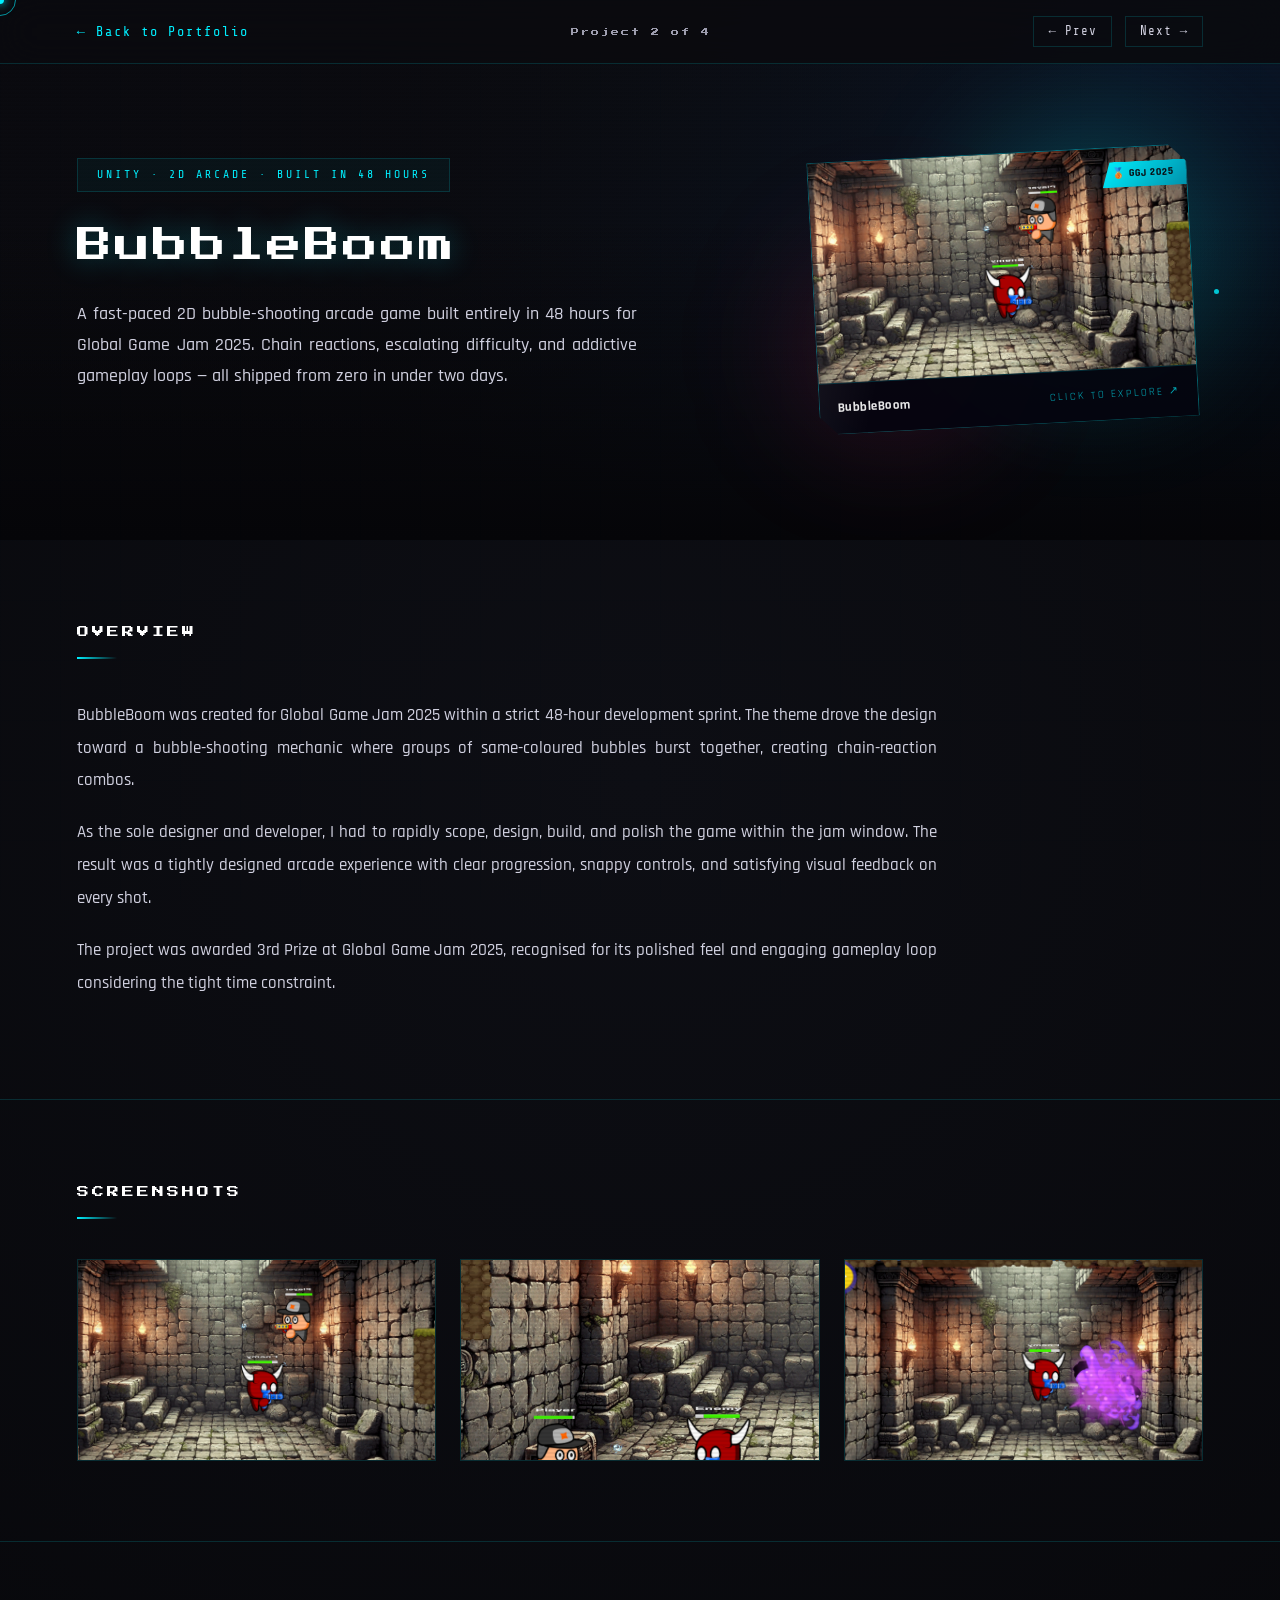
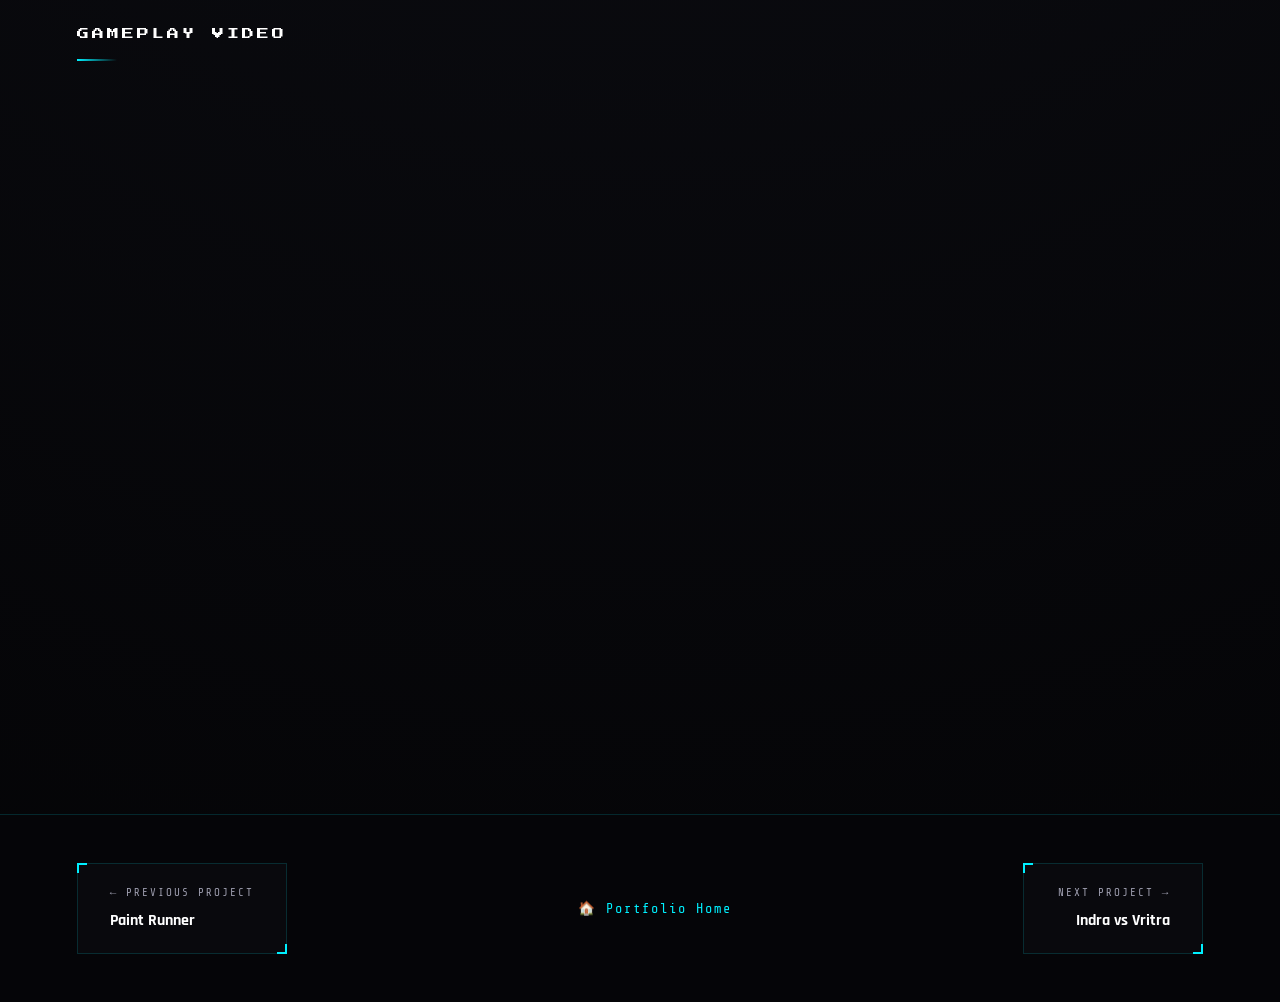
==== commit 4c2d9ae7: "Design" ====
--- a/projects/bubbleboom.html
+++ b/projects/bubbleboom.html
@@ -307,10 +307,10 @@
     <!-- TOP NAV -->
     <nav class="proj-nav">
         <a href="../index.html" class="back-link">← Back to Portfolio</a>
-        <span class="proj-nav-label">Project 5 of 8</span>
+        <span class="proj-nav-label">Project 2 of 4</span>
         <div class="proj-nav-pages">
-            <a href="realm-rivals.html">← Prev</a>
-            <a href="the-lost-cure.html">Next →</a>
+            <a href="paint-runner.html">← Prev</a>
+            <a href="indra-vs-vritra-prototype.html">Next →</a>
         </div>
     </nav>
 
@@ -406,14 +406,14 @@
 
     <!-- FOOTER NAV -->
     <div class="proj-page-footer">
-        <a href="realm-rivals.html" class="proj-footer-link">
+        <a href="paint-runner.html" class="proj-footer-link">
             <span class="direction">← Previous Project</span>
-            <span class="proj-name">Realm Rivals</span>
+            <span class="proj-name">Paint Runner</span>
         </a>
         <a href="../index.html" class="proj-footer-home">🏠 Portfolio Home</a>
-        <a href="the-lost-cure.html" class="proj-footer-link" style="text-align:right">
+        <a href="indra-vs-vritra-prototype.html" class="proj-footer-link" style="text-align:right">
             <span class="direction">Next Project →</span>
-            <span class="proj-name">The Lost Cure</span>
+            <span class="proj-name">Indra vs Vritra</span>
         </a>
     </div>
 
--- a/styles.css
+++ b/styles.css
@@ -1041,6 +1041,124 @@
 /* ===========================
    PROJECTS — LEVEL SELECT
    =========================== */
+/* Category selection menu */
+.category-select-wrap {
+    display: grid;
+    grid-template-columns: repeat(auto-fit, minmax(360px, 1fr));
+    gap: 2.5rem;
+    margin-top: 2rem;
+}
+
+@media (max-width: 768px) {
+    .category-select-wrap {
+        grid-template-columns: 1fr;
+    }
+}
+
+.category-card {
+    position: relative;
+    background: var(--card-bg);
+    border: 1px solid var(--border);
+    padding: 3.5rem 2rem;
+    text-align: center;
+    cursor: pointer;
+    overflow: hidden;
+    transition: border-color 0.3s, transform 0.15s, box-shadow 0.3s;
+    display: flex;
+    flex-direction: column;
+    align-items: center;
+    justify-content: center;
+    gap: 1.5rem;
+    backdrop-filter: blur(12px);
+    -webkit-backdrop-filter: blur(12px);
+}
+
+/* Corner brackets for category cards */
+.category-card::before,
+.category-card::after {
+    content: '';
+    position: absolute;
+    width: 20px;
+    height: 20px;
+    border-color: var(--cyan);
+    border-style: solid;
+    z-index: 5;
+    transition: border-color 0.3s;
+}
+
+.category-card::before {
+    top: -1px;
+    left: -1px;
+    border-width: 2px 0 0 2px;
+}
+
+.category-card::after {
+    bottom: -1px;
+    right: -1px;
+    border-width: 0 2px 2px 0;
+}
+
+.category-card:hover {
+    border-color: var(--border-hover);
+    box-shadow: 0 0 45px rgba(0, 240, 255, 0.15), 0 0 90px rgba(0, 240, 255, 0.05);
+}
+
+.category-card:hover::before,
+.category-card:hover::after {
+    border-color: var(--magenta);
+}
+
+.category-icon {
+    width: 60px;
+    height: 60px;
+    display: flex;
+    align-items: center;
+    justify-content: center;
+    transition: transform 0.3s ease;
+}
+
+.category-icon svg {
+    width: 100%;
+    height: 100%;
+    fill: var(--cyan);
+    filter: drop-shadow(0 0 10px rgba(0, 240, 255, 0.4));
+    transition: fill 0.3s ease, filter 0.3s ease;
+}
+
+.category-card:hover .category-icon {
+    transform: scale(1.15) rotate(5deg);
+}
+
+.category-card:hover .category-icon svg {
+    fill: var(--magenta);
+    filter: drop-shadow(0 0 15px rgba(255, 45, 117, 0.6));
+}
+
+.category-title {
+    font-family: var(--font-display);
+    font-size: 1.5rem;
+    font-weight: 400;
+    letter-spacing: 2px;
+    color: var(--text);
+    text-transform: uppercase;
+    margin: 0;
+}
+
+.category-desc {
+    font-family: var(--font-body);
+    font-size: 0.95rem;
+    color: var(--text-dim);
+    line-height: 1.6;
+    margin: 0;
+    max-width: 420px;
+    text-align: center;
+}
+
+.category-btn {
+    margin-top: 1rem;
+    pointer-events: none; /* Let click bubble to card */
+}
+
 .projects-grid {
     display: grid;
     grid-template-columns: repeat(auto-fill, minmax(340px, 1fr));
